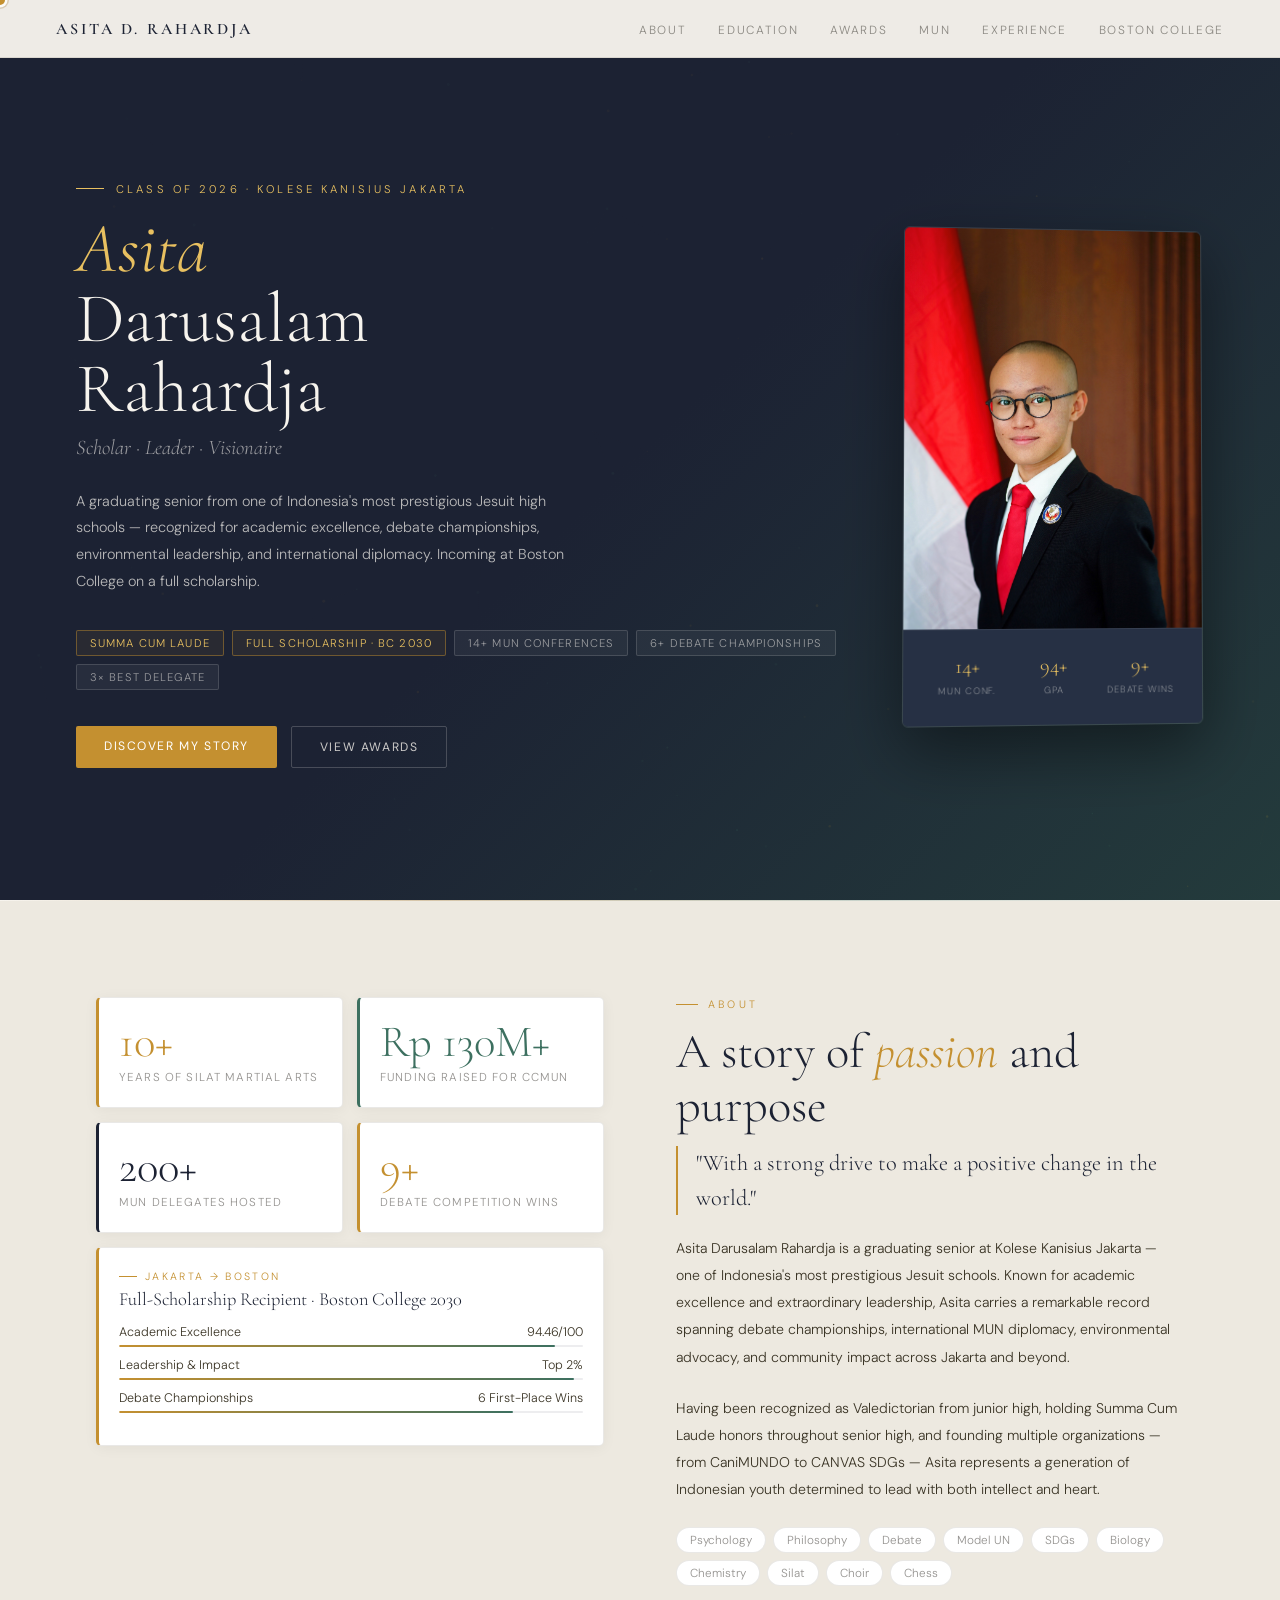
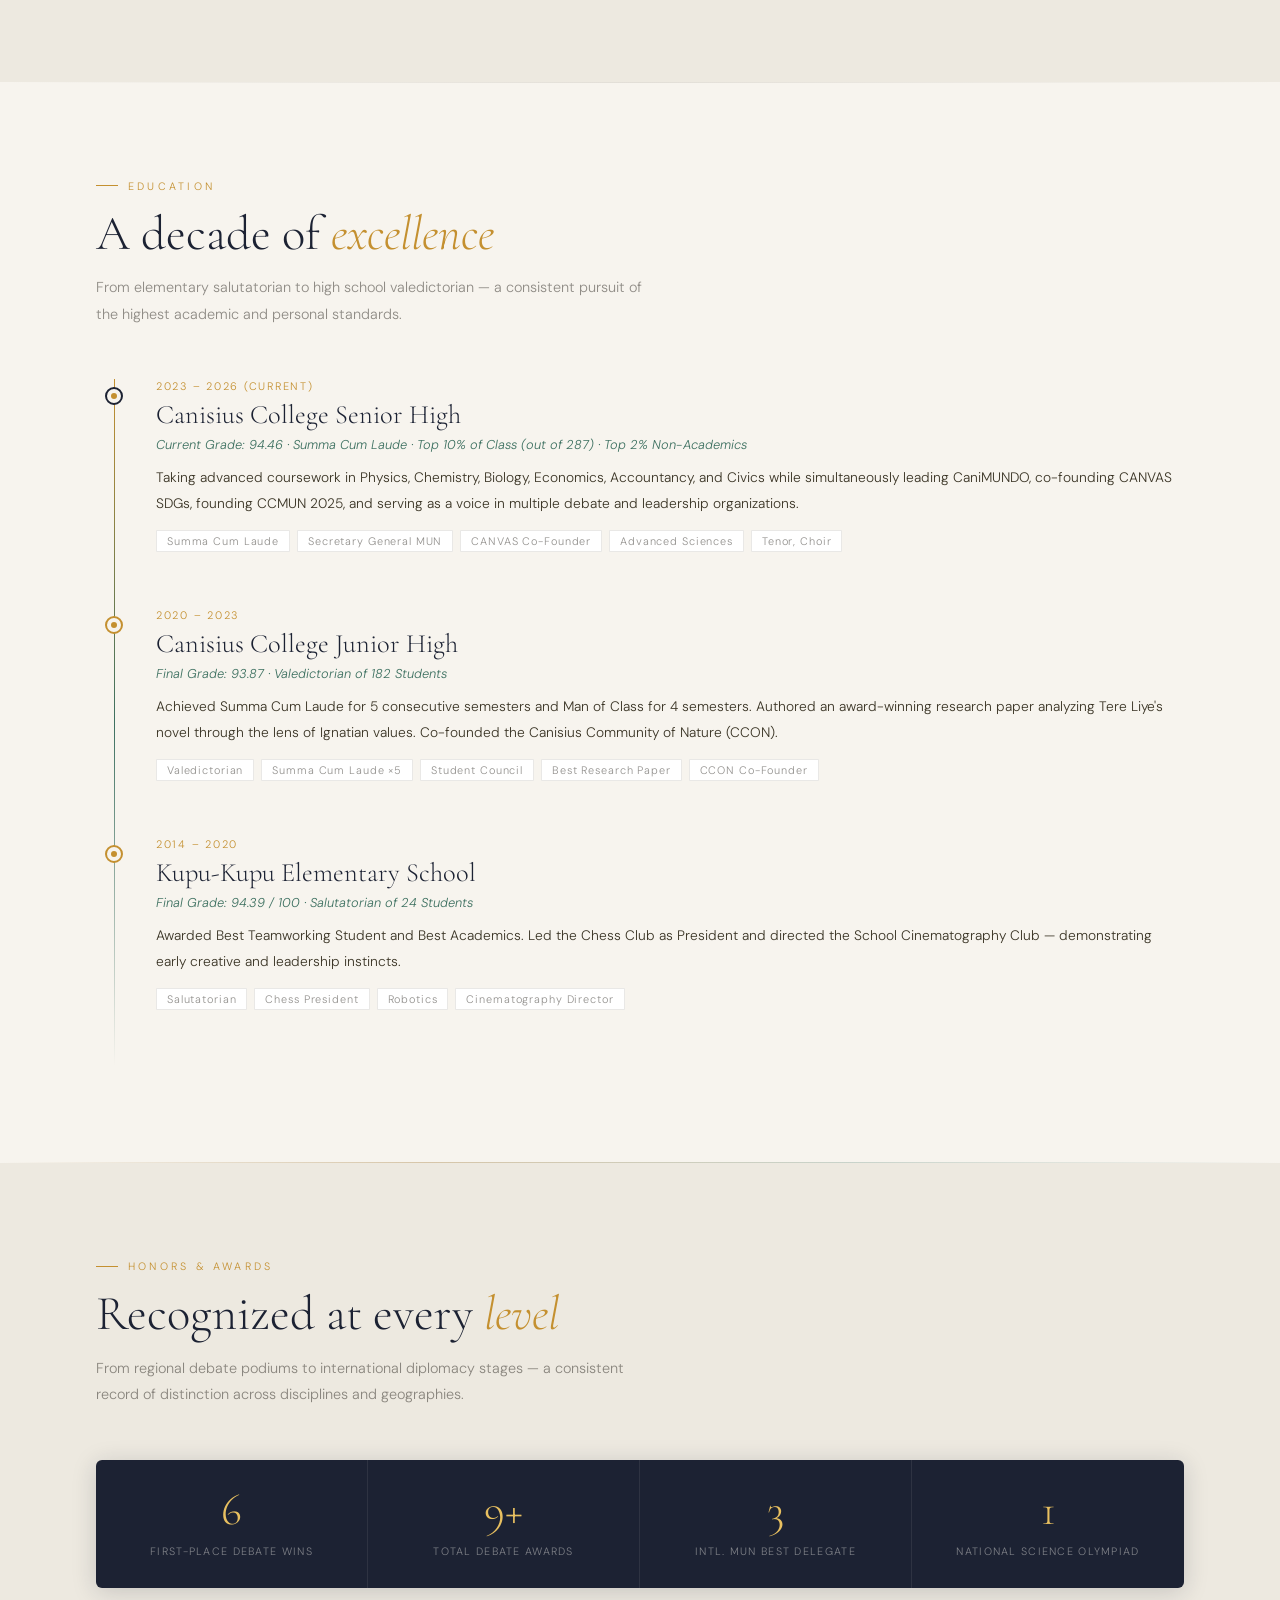
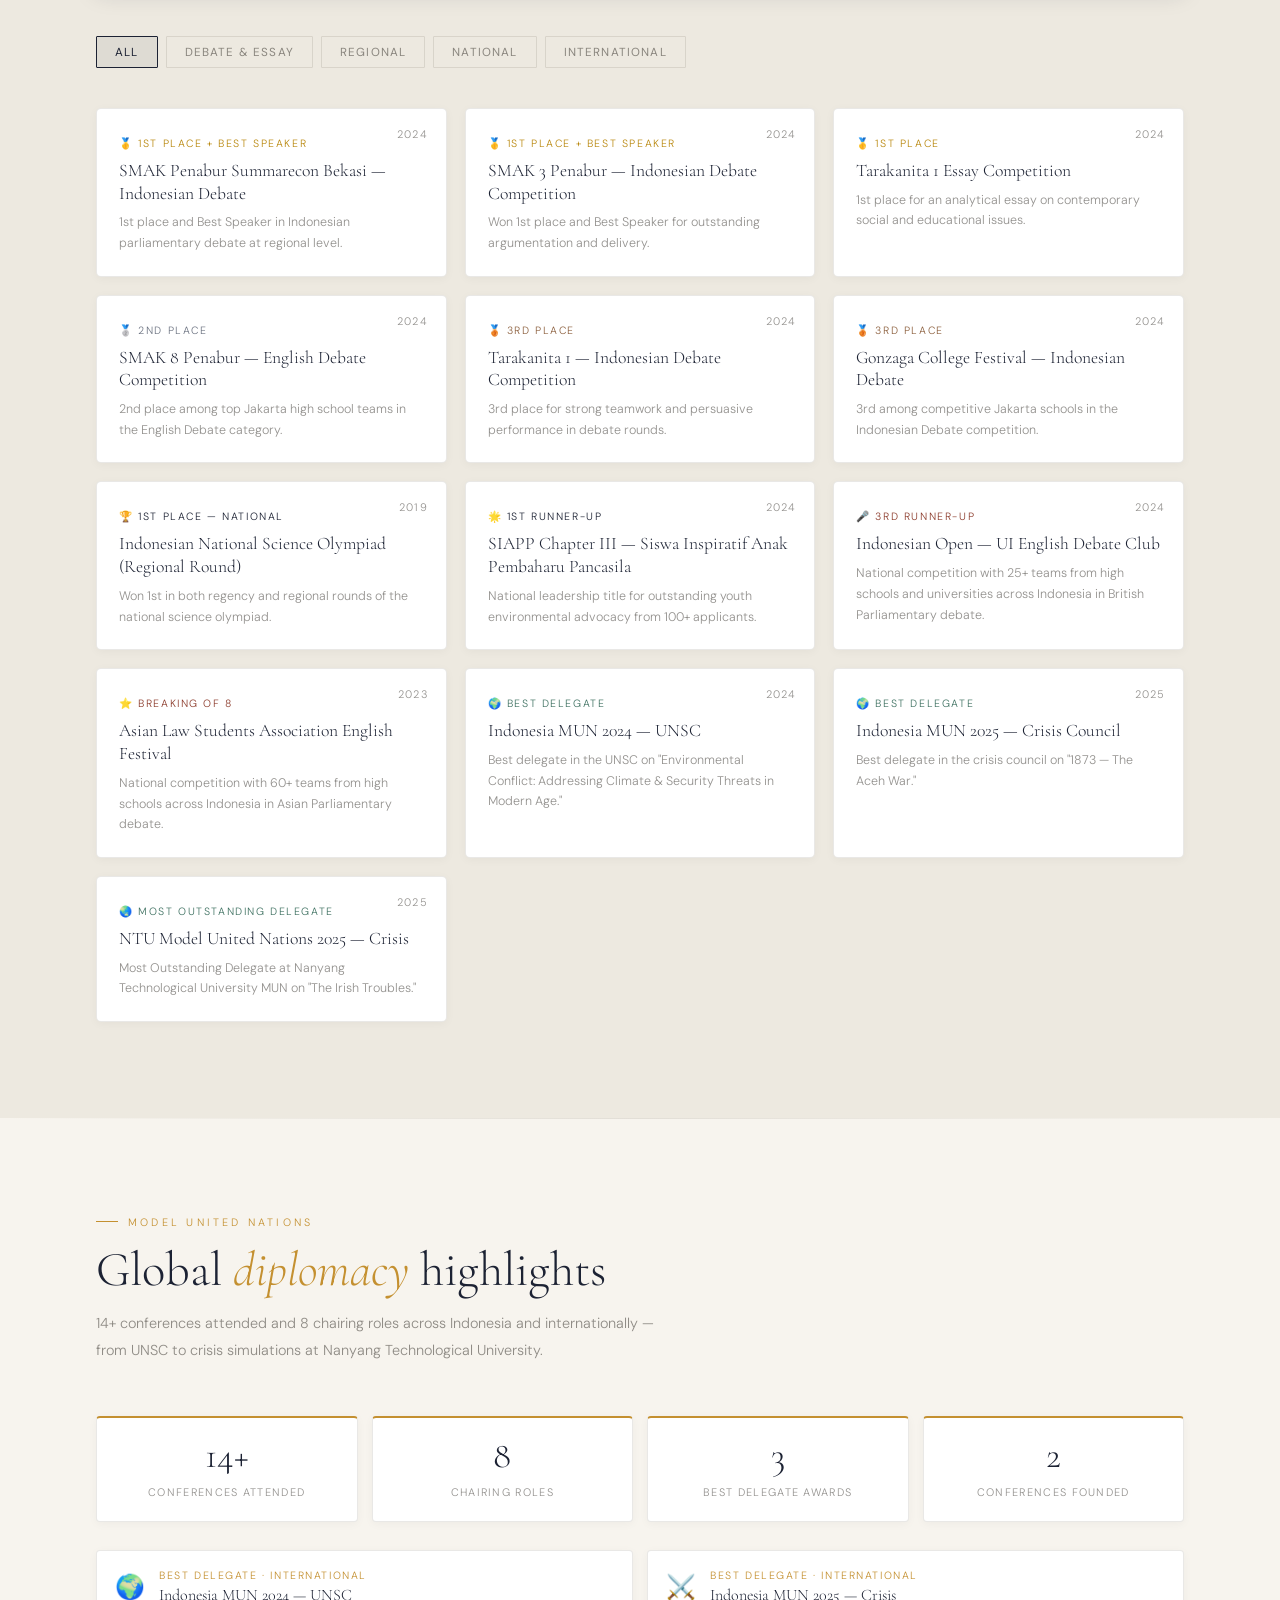
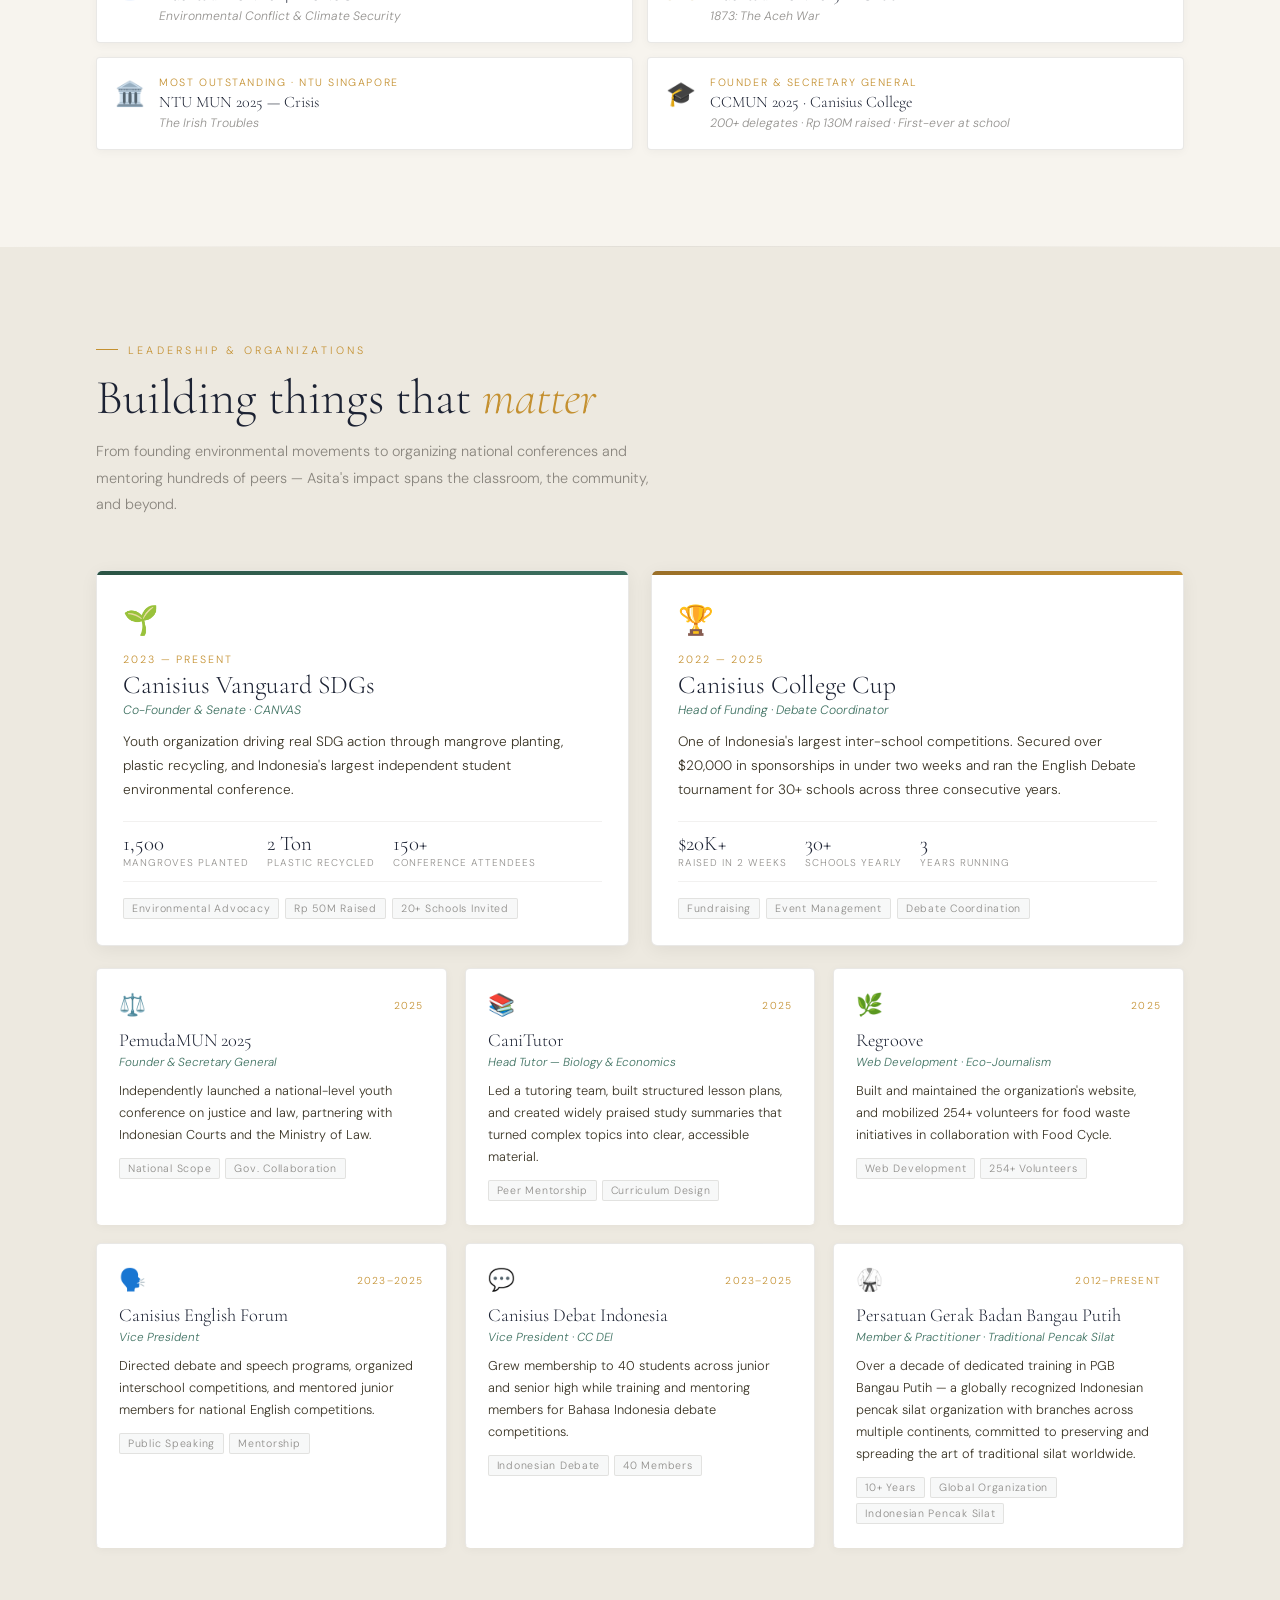
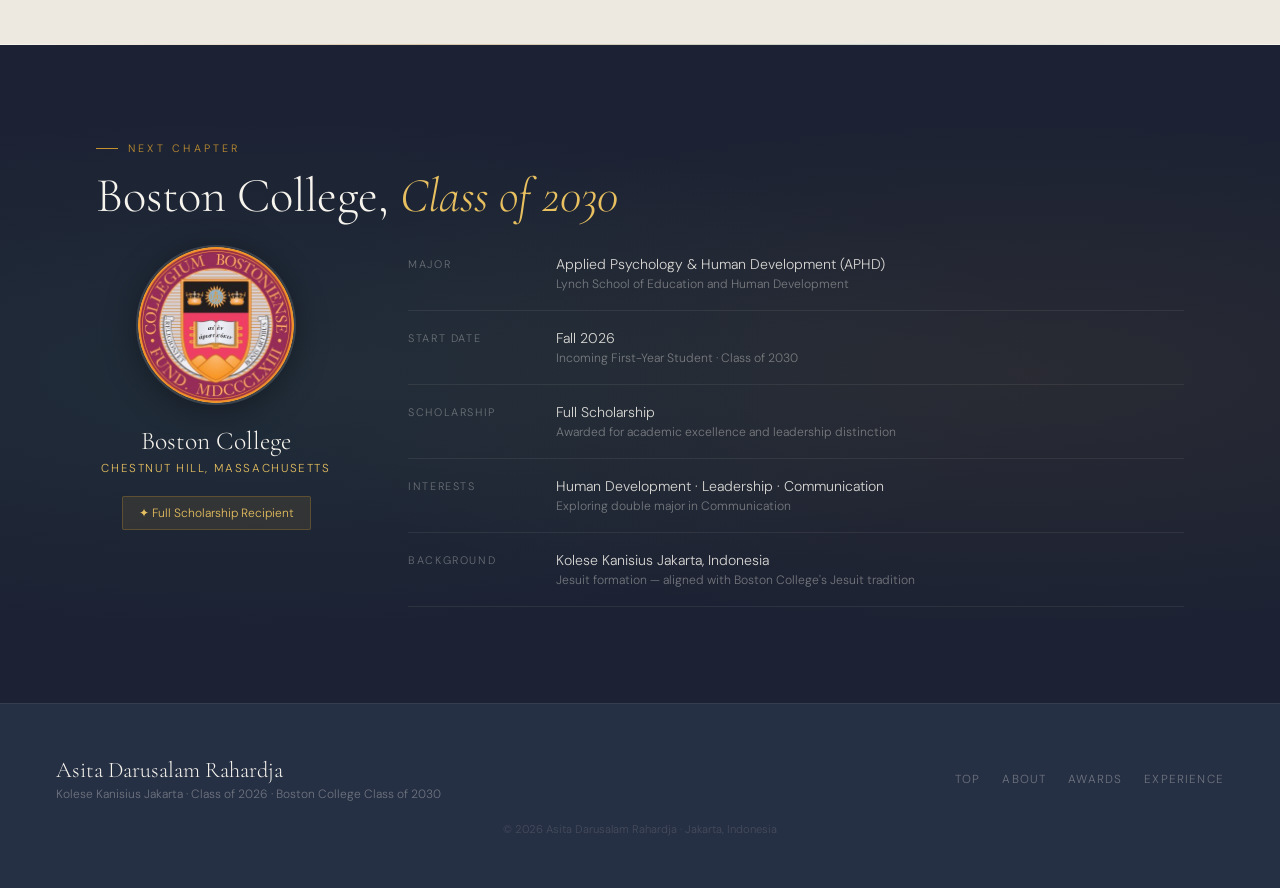
==== index.html @ 266d3d4c "change name" ====
<!DOCTYPE html>
<html lang="en">
<head>
<meta charset="UTF-8">
<meta name="viewport" content="width=device-width, initial-scale=1.0">
<title>Asita Darusalam Rahardja</title>
<link href="https://fonts.googleapis.com/css2?family=Cormorant+Garamond:ital,wght@0,300;0,400;0,600;0,700;1,300;1,400&family=DM+Sans:ital,opsz,wght@0,9..40,300;0,9..40,400;0,9..40,500;1,9..40,300&display=swap" rel="stylesheet">
<style>
/* ══════════════════════════════════════
   RICH ELEGANT PALETTE — 25–50 y/o audience
   Deep navy · Warm gold · Ivory · Forest green
══════════════════════════════════════ */
:root {
  --bg:       #f7f4ee;
  --bg2:      #ede9e0;
  --bg3:      #1c2233;
  --card:     #ffffff;
  --border:   rgba(40,30,10,0.10);
  --border2:  rgba(40,30,10,0.06);
  --navy:     #1c2233;
  --navy2:    #263044;
  --gold:     #9a6f28;
  --gold2:    #c49030;
  --gold3:    #e8c060;
  --ivory:    #f7f4ee;
  --forest:   #2b5445;
  --forest2:  #3d7060;
  --text:     #1e1a12;
  --text2:    #3a3425;
  --muted:    rgba(30,26,18,0.48);
  --red:      #8b3a2a;
  --white:    #ffffff;
}

*,*::before,*::after{margin:0;padding:0;box-sizing:border-box;}
html{scroll-behavior:smooth;}
body{
  background:var(--bg);
  color:var(--text);
  font-family:'DM Sans',sans-serif;
  font-weight:300;
  overflow-x:hidden;
  cursor:none;
}

/* ── CURSOR ── */
.cursor{position:fixed;top:0;left:0;z-index:9999;pointer-events:none;}
.cursor-dot{
  width:10px;height:10px;
  background:var(--gold2);
  border-radius:50%;
  transform:translate(-50%,-50%);
  transition:width .2s,height .2s;
  box-shadow:0 0 0 2.5px rgba(255,255,255,0.9),0 0 0 4px rgba(154,111,40,0.25);
}
.cursor-ring{
  width:38px;height:38px;
  border:1.5px solid rgba(154,111,40,0.55);
  border-radius:50%;
  transform:translate(-50%,-50%);
  transition:all .12s ease;
  position:fixed;top:0;left:0;
  background:rgba(154,111,40,0.04);
}
::-webkit-scrollbar{width:3px;}
::-webkit-scrollbar-track{background:var(--bg2);}
::-webkit-scrollbar-thumb{background:var(--gold2);border-radius:2px;}

/* ── SCROLL PROGRESS ── */
#scroll-progress{
  position:fixed;top:0;left:0;height:3px;z-index:200;
  background:linear-gradient(to right,var(--gold),var(--forest2));width:0;
}

/* ── NAV ── */
nav{
  position:fixed;top:0;left:0;right:0;z-index:100;
  display:flex;justify-content:space-between;align-items:center;
  padding:18px 56px;
  background:rgba(247,244,238,0.96);
  backdrop-filter:blur(16px);
  border-bottom:1px solid var(--border);
  transition:padding .3s,box-shadow .3s;
}
nav.scrolled{padding:12px 56px;box-shadow:0 2px 20px rgba(28,34,51,0.08);}
.nav-logo{
  font-family:'Cormorant Garamond',serif;font-size:1rem;
  letter-spacing:.18em;color:var(--navy);text-decoration:none;
  text-transform:uppercase;font-weight:600;
}
.nav-links{display:flex;gap:32px;list-style:none;}
.nav-links a{
  font-size:.74rem;letter-spacing:.14em;text-transform:uppercase;
  color:var(--muted);text-decoration:none;transition:color .2s;position:relative;
}
.nav-links a::after{
  content:'';position:absolute;bottom:-3px;left:0;right:0;height:1.5px;
  background:var(--gold2);transform:scaleX(0);transition:transform .3s;
}
.nav-links a:hover{color:var(--navy);}
.nav-links a:hover::after{transform:scaleX(1);}
.hamburger{
  display:none;flex-direction:column;gap:5px;cursor:pointer;
  background:none;border:none;padding:4px;
}
.hamburger span{width:24px;height:1.5px;background:var(--navy);transition:all .3s;display:block;}
.mobile-menu{
  display:none;position:fixed;top:0;left:0;right:0;bottom:0;
  background:rgba(247,244,238,0.98);z-index:99;
  flex-direction:column;align-items:center;justify-content:center;gap:36px;
}
.mobile-menu.open{display:flex;}
.mobile-menu a{
  font-family:'Cormorant Garamond',serif;font-size:2.2rem;
  color:var(--navy);text-decoration:none;letter-spacing:.05em;
}
.mm-close{
  position:absolute;top:24px;right:24px;
  background:none;border:none;font-size:1.8rem;
  color:var(--navy);cursor:pointer;line-height:1;
}

/* ── HERO ── */
#hero{
  min-height:100vh;display:flex;align-items:center;
  position:relative;overflow:hidden;
  background:var(--navy);
}
.hero-canvas{position:absolute;inset:0;z-index:0;}
.hero-overlay{
  position:absolute;inset:0;z-index:1;
  background:linear-gradient(135deg,rgba(28,34,51,0.95) 0%,rgba(28,34,51,0.75) 50%,rgba(43,84,69,0.5) 100%);
}
.hero-content{
  position:relative;z-index:2;
  max-width:1240px;width:100%;margin:0 auto;
  padding:130px 56px 80px;
  display:grid;grid-template-columns:1fr auto;gap:64px;align-items:center;
}
.hero-eyebrow{
  font-size:.7rem;letter-spacing:.28em;text-transform:uppercase;
  color:var(--gold3);margin-bottom:18px;
  display:flex;align-items:center;gap:12px;
}
.hero-eyebrow::before{content:'';width:28px;height:1px;background:var(--gold3);}
.hero-name{
  font-family:'Cormorant Garamond',serif;
  font-size:clamp(2.8rem,5.5vw,5.2rem);
  font-weight:300;line-height:1.0;color:#f7f4ee;margin-bottom:10px;
}
.hero-name em{font-style:italic;color:var(--gold3);}
.hero-tagline{
  font-family:'Cormorant Garamond',serif;
  font-size:clamp(.95rem,1.8vw,1.3rem);
  color:rgba(247,244,238,0.6);margin-bottom:28px;font-style:italic;
}
.hero-desc{
  font-size:.9rem;line-height:1.85;
  color:rgba(247,244,238,0.72);max-width:520px;margin-bottom:36px;
}
.hero-badges{display:flex;flex-wrap:wrap;gap:8px;margin-bottom:36px;}
.badge{
  padding:5px 13px;border:1px solid rgba(247,244,238,0.15);
  border-radius:2px;font-size:.7rem;letter-spacing:.1em;
  text-transform:uppercase;color:rgba(247,244,238,0.55);
  background:rgba(247,244,238,0.05);
}
.badge.gold{border-color:rgba(196,144,48,0.45);color:var(--gold3);background:rgba(196,144,48,0.08);}
.hero-cta{display:flex;gap:14px;flex-wrap:wrap;}
.btn{
  padding:12px 28px;font-size:.76rem;letter-spacing:.13em;
  text-transform:uppercase;text-decoration:none;cursor:pointer;
  border:none;transition:all .28s;border-radius:2px;
  font-family:'DM Sans',sans-serif;font-weight:400;
}
.btn-primary{background:var(--gold2);color:#fff;}
.btn-primary:hover{background:var(--gold3);color:var(--navy);transform:translateY(-2px);box-shadow:0 6px 20px rgba(154,111,40,0.35);}
.btn-outline{background:transparent;color:rgba(247,244,238,0.8);border:1px solid rgba(247,244,238,0.2);}
.btn-outline:hover{border-color:var(--gold3);color:var(--gold3);}

/* ── HERO PHOTO CARD ── */
.hero-photo-wrap{
  perspective:1200px;
  flex-shrink:0;
}
.hero-photo-card{
  width:300px;
  border-radius:6px;overflow:hidden;
  border:1px solid rgba(247,244,238,0.12);
  box-shadow:0 24px 64px rgba(0,0,0,0.45);
  transform-style:preserve-3d;
  transition:transform .1s ease;
  position:relative;
}
.hero-photo-card img{
  width:100%;height:400px;object-fit:cover;object-position:top center;display:block;
}
.hero-photo-footer{
  padding:18px 20px;
  background:rgba(28,34,51,0.92);
  border-top:1px solid rgba(247,244,238,0.08);
  display:grid;grid-template-columns:1fr 1fr 1fr;gap:1px;
  background:var(--navy2);
}
.hpf-stat{text-align:center;padding:8px 4px;}
.hpf-num{
  font-family:'Cormorant Garamond',serif;font-size:1.3rem;
  color:var(--gold3);display:block;line-height:1;
}
.hpf-lbl{font-size:.58rem;letter-spacing:.1em;text-transform:uppercase;color:rgba(247,244,238,0.45);}
.hero-photo-shine{
  position:absolute;inset:0;border-radius:6px;
  background:radial-gradient(circle at 50% 0%,rgba(196,144,48,0.1) 0%,transparent 60%);
  pointer-events:none;transition:all .1s;
}

/* ── SECTION COMMONS ── */
section{position:relative;}
.section-inner{max-width:1200px;margin:0 auto;padding:96px 56px;}
.section-label{
  font-size:.67rem;letter-spacing:.3em;text-transform:uppercase;
  color:var(--gold2);margin-bottom:14px;
  display:flex;align-items:center;gap:10px;
}
.section-label::before{content:'';width:22px;height:1px;background:var(--gold2);}
.section-title{
  font-family:'Cormorant Garamond',serif;
  font-size:clamp(1.9rem,3.8vw,3.3rem);
  font-weight:300;color:var(--navy);margin-bottom:14px;line-height:1.1;
}
.section-title em{font-style:italic;color:var(--gold2);}
.section-title.light{color:#f7f4ee;}
.section-title.light em{color:var(--gold3);}
.section-desc{font-size:.9rem;color:var(--muted);line-height:1.85;max-width:560px;margin-bottom:52px;}
.divider{width:100%;height:1px;background:linear-gradient(to right,transparent,var(--border),transparent);}
.glow-line{height:1px;width:100%;background:linear-gradient(to right,transparent,rgba(154,111,40,0.35),rgba(61,112,96,0.25),transparent);}

/* ── ABOUT ── */
#about{background:var(--bg2);}
.about-grid{display:grid;grid-template-columns:1fr 1fr;gap:72px;align-items:start;}
.about-stats-grid{display:grid;grid-template-columns:1fr 1fr;gap:14px;}
.asg-card{
  border-radius:5px;padding:22px 20px;
  border:1px solid var(--border);
  background:var(--card);
  box-shadow:0 2px 14px rgba(0,0,0,0.05);
}
.asg-gold{border-left:3px solid var(--gold2);}
.asg-green{border-left:3px solid var(--forest2);}
.asg-navy{border-left:3px solid var(--navy);}
.asg-wide{grid-column:1/-1;border-left:3px solid var(--gold2);}
.asg-num{
  font-family:'Cormorant Garamond',serif;
  font-size:2.8rem;font-weight:300;color:var(--gold2);
  line-height:1;margin-bottom:5px;
}
.asg-green .asg-num{color:var(--forest2);}
.asg-navy .asg-num{color:var(--navy);}
.asg-lbl{font-size:.72rem;letter-spacing:.1em;text-transform:uppercase;color:var(--muted);}
.asg-route{
  font-size:.66rem;letter-spacing:.22em;text-transform:uppercase;
  color:var(--gold2);margin-bottom:5px;
  display:flex;align-items:center;gap:8px;
}
.asg-route::before{content:'';width:18px;height:1px;background:var(--gold2);}
.asg-scholarship{
  font-family:'Cormorant Garamond',serif;font-size:1.15rem;
  color:var(--navy);margin-bottom:14px;
}
.progress-bar-wrap{margin-bottom:10px;}
.progress-label{display:flex;justify-content:space-between;font-size:.78rem;margin-bottom:5px;color:var(--text2);}
.progress-track{height:2px;background:rgba(28,34,51,0.08);border-radius:1px;overflow:hidden;}
.progress-fill{height:100%;background:linear-gradient(to right,var(--gold2),var(--forest2));width:0;transition:width 1s ease .3s;border-radius:1px;}
.about-text{}
.about-intro{
  font-family:'Cormorant Garamond',serif;font-size:1.4rem;
  color:var(--navy);line-height:1.55;margin-bottom:20px;font-weight:300;
  border-left:2px solid var(--gold2);padding-left:18px;
}
.about-body{font-size:.88rem;line-height:1.92;color:var(--text2);margin-bottom:24px;}
.about-pills{display:flex;flex-wrap:wrap;gap:7px;}
.pill{
  padding:4px 13px;border-radius:20px;font-size:.73rem;
  border:1px solid var(--border);color:var(--muted);
  transition:all .2s;background:var(--card);
}
.pill:hover{border-color:var(--gold2);color:var(--gold2);background:rgba(154,111,40,0.04);}

/* ── AWARDS STAT BANNER ── */
.awards-stat-banner{
  display:grid;grid-template-columns:repeat(4,1fr);gap:0;
  background:var(--navy);border-radius:6px;overflow:hidden;
  margin-bottom:48px;
  box-shadow:0 4px 24px rgba(28,34,51,0.18);
}
.asb-item{
  padding:28px 20px;text-align:center;
  border-right:1px solid rgba(247,244,238,0.08);
  position:relative;
}
.asb-item:last-child{border-right:none;}
.asb-num{
  font-family:'Cormorant Garamond',serif;font-size:2.8rem;
  color:var(--gold3);display:block;line-height:1;margin-bottom:6px;
}
.asb-lbl{font-size:.67rem;letter-spacing:.12em;text-transform:uppercase;color:rgba(247,244,238,0.45);}

/* ── EDUCATION ── */
#education{background:var(--bg);}
.edu-timeline{position:relative;}
.edu-timeline::before{
  content:'';position:absolute;left:18px;top:0;bottom:0;width:1px;
  background:linear-gradient(to bottom,var(--gold2),var(--forest2),transparent);
}
.edu-item{
  padding:0 0 56px 60px;position:relative;
  opacity:0;transform:translateX(-16px);transition:all .6s ease;
}
.edu-item.visible{opacity:1;transform:translateX(0);}
.edu-dot{
  position:absolute;left:9px;top:8px;
  width:18px;height:18px;border-radius:50%;
  background:var(--bg);border:2px solid var(--gold2);
  display:flex;align-items:center;justify-content:center;
}
.edu-dot::after{content:'';width:6px;height:6px;border-radius:50%;background:var(--gold2);}
.edu-period{font-size:.68rem;letter-spacing:.16em;text-transform:uppercase;color:var(--gold2);margin-bottom:6px;}
.edu-school{font-family:'Cormorant Garamond',serif;font-size:1.65rem;color:var(--navy);margin-bottom:5px;}
.edu-detail{font-size:.8rem;color:var(--forest2);margin-bottom:12px;font-style:italic;}
.edu-desc{font-size:.86rem;line-height:1.85;color:var(--text2);margin-bottom:14px;}
.edu-tags{display:flex;flex-wrap:wrap;gap:7px;}
.edu-tag{
  padding:3px 10px;font-size:.68rem;letter-spacing:.08em;
  border:1px solid var(--border);color:var(--muted);border-radius:1px;background:var(--card);
}

/* ── AWARDS ── */
#awards{background:var(--bg2);}
.awards-filter{display:flex;gap:8px;flex-wrap:wrap;margin-bottom:40px;}
.filter-btn{
  padding:7px 18px;font-size:.73rem;letter-spacing:.1em;
  text-transform:uppercase;background:transparent;cursor:pointer;
  border:1px solid var(--border);color:var(--muted);border-radius:1px;
  transition:all .2s;font-family:'DM Sans',sans-serif;
}
.filter-btn.active,.filter-btn:hover{
  background:rgba(28,34,51,0.07);border-color:var(--navy);color:var(--navy);
}
.awards-grid{display:grid;grid-template-columns:repeat(auto-fill,minmax(300px,1fr));gap:18px;}
.award-card{
  background:var(--card);border:1px solid var(--border);border-radius:5px;
  padding:22px;cursor:pointer;transition:all .28s ease;
  position:relative;overflow:hidden;
  box-shadow:0 2px 10px rgba(0,0,0,0.04);
}
.award-card::before{
  content:'';position:absolute;top:0;left:0;right:0;height:2.5px;
  transform:scaleX(0);transition:transform .3s;
}
.award-card[data-cat="regional"]::before{background:linear-gradient(to right,var(--gold2),var(--gold3));}
.award-card[data-cat="national"]::before{background:linear-gradient(to right,var(--navy),var(--forest2));}
.award-card[data-cat="international"]::before{background:linear-gradient(to right,var(--forest),var(--forest2));}
.award-card[data-cat="debate"]::before{background:linear-gradient(to right,var(--red),#c05040);}
.award-card:hover::before{transform:scaleX(1);}
.award-card:hover{border-color:rgba(28,34,51,0.2);transform:translateY(-3px);box-shadow:0 8px 28px rgba(0,0,0,0.08);}
.award-rank{display:inline-flex;align-items:center;gap:5px;font-size:.66rem;letter-spacing:.15em;text-transform:uppercase;margin-bottom:10px;}
.rank-1{color:#b8860b;} .rank-2{color:#6b7280;} .rank-3{color:#8b5e3c;}
.rank-intl{color:var(--forest2);} .rank-nat{color:var(--navy);} .rank-debate{color:var(--red);}
.award-title{font-family:'Cormorant Garamond',serif;font-size:1.1rem;color:var(--navy);margin-bottom:7px;line-height:1.3;}
.award-desc{font-size:.78rem;color:var(--muted);line-height:1.65;}
.award-year{position:absolute;top:18px;right:18px;font-size:.68rem;color:var(--muted);letter-spacing:.1em;}

/* ── MUN COMPACT ── */
#mun{background:var(--bg);}
.mun-stat-row{display:grid;grid-template-columns:repeat(4,1fr);gap:14px;margin-bottom:28px;}
.mun-stat-box{
  background:var(--card);border:1px solid var(--border);border-radius:4px;
  padding:20px 16px;text-align:center;
  box-shadow:0 2px 10px rgba(0,0,0,0.04);
  border-top:2px solid var(--gold2);
}
.mun-stat-num{display:block;font-family:'Cormorant Garamond',serif;font-size:2.3rem;color:var(--navy);line-height:1;margin-bottom:5px;}
.mun-stat-lbl{font-size:.68rem;letter-spacing:.12em;text-transform:uppercase;color:var(--muted);}
.mun-highlights-grid{display:grid;grid-template-columns:repeat(2,1fr);gap:14px;}
.mun-hl-card{
  display:flex;align-items:flex-start;gap:14px;
  background:var(--card);border:1px solid var(--border);border-radius:4px;
  padding:18px;cursor:pointer;transition:all .25s;
  box-shadow:0 2px 10px rgba(0,0,0,0.04);
}
.mun-hl-card:hover{border-color:rgba(28,34,51,0.25);transform:translateY(-3px);box-shadow:0 8px 24px rgba(0,0,0,0.08);}
.mun-hl-icon{font-size:1.5rem;flex-shrink:0;margin-top:2px;}
.mun-hl-award{font-size:.66rem;letter-spacing:.15em;text-transform:uppercase;color:var(--gold2);margin-bottom:3px;}
.mun-hl-name{font-family:'Cormorant Garamond',serif;font-size:1rem;color:var(--navy);margin-bottom:3px;}
.mun-hl-topic{font-size:.76rem;color:var(--muted);font-style:italic;}

/* ── EXPERIENCE ── */
#experience{background:var(--bg2);}
.exp-featured-grid{display:grid;grid-template-columns:1fr 1fr;gap:22px;margin-bottom:22px;}
.exp-feat-card{
  border-radius:6px;overflow:hidden;position:relative;
  background:var(--card);border:1px solid var(--border);
  box-shadow:0 4px 18px rgba(0,0,0,0.06);cursor:pointer;
  transition:all .3s;display:flex;flex-direction:column;
}
.exp-feat-card:hover{transform:translateY(-4px);box-shadow:0 14px 40px rgba(0,0,0,0.1);}
.exp-feat-accent{height:4px;width:100%;flex-shrink:0;}
.exp-feat-content{padding:26px;flex:1;}
.exp-feat-icon{font-size:1.8rem;margin-bottom:14px;display:block;}
.exp-feat-period{font-size:.66rem;letter-spacing:.18em;text-transform:uppercase;color:var(--gold2);margin-bottom:5px;}
.exp-feat-title{font-family:'Cormorant Garamond',serif;font-size:1.6rem;color:var(--navy);margin-bottom:3px;line-height:1.1;}
.exp-feat-org{font-size:.76rem;color:var(--forest2);margin-bottom:12px;font-style:italic;}
.exp-feat-desc{font-size:.85rem;line-height:1.78;color:var(--text2);margin-bottom:18px;}
.exp-feat-metrics{
  display:flex;gap:18px;margin-bottom:16px;
  padding:12px 0;border-top:1px solid var(--border2);border-bottom:1px solid var(--border2);
}
.metric{display:flex;flex-direction:column;}
.metric-num{font-family:'Cormorant Garamond',serif;font-size:1.3rem;color:var(--navy);line-height:1;}
.metric-lbl{font-size:.62rem;letter-spacing:.1em;text-transform:uppercase;color:var(--muted);margin-top:2px;}
.exp-feat-tags{display:flex;flex-wrap:wrap;gap:6px;}
.exp-secondary-grid{display:grid;grid-template-columns:repeat(3,1fr);gap:18px;}
.exp-sec-card{
  background:var(--card);border:1px solid var(--border);border-radius:5px;
  padding:22px;transition:all .3s;
  box-shadow:0 2px 10px rgba(0,0,0,0.04);
  border-bottom:2px solid transparent;
}
.exp-sec-card:hover{border-color:var(--border);border-bottom-color:var(--gold2);transform:translateY(-3px);box-shadow:0 8px 26px rgba(0,0,0,0.08);}
.exp-sec-top{display:flex;justify-content:space-between;align-items:center;margin-bottom:10px;}
.exp-sec-icon{font-size:1.35rem;}
.exp-sec-period{font-size:.63rem;letter-spacing:.12em;text-transform:uppercase;color:var(--gold2);}
.exp-sec-title{font-family:'Cormorant Garamond',serif;font-size:1.15rem;color:var(--navy);margin-bottom:3px;}
.exp-sec-org{font-size:.73rem;color:var(--forest2);margin-bottom:10px;font-style:italic;}
.exp-sec-desc{font-size:.8rem;line-height:1.72;color:var(--text2);margin-bottom:12px;}
.exp-sec-tags{display:flex;flex-wrap:wrap;gap:5px;}
.exp-tag{
  font-size:.66rem;letter-spacing:.07em;
  padding:3px 8px;border:1px solid var(--border);color:var(--muted);
  border-radius:2px;background:rgba(28,34,51,0.03);
}

/* ── BOSTON ── */
#boston{
  background:var(--navy);
  position:relative;overflow:hidden;
}
#boston::before{
  content:'';position:absolute;inset:0;
  background:radial-gradient(ellipse at 20% 50%,rgba(61,112,96,0.14) 0%,transparent 55%),
             radial-gradient(ellipse at 80% 50%,rgba(196,144,48,0.08) 0%,transparent 55%);
}
.boston-inner{position:relative;z-index:2;}
.boston-grid{display:grid;grid-template-columns:240px 1fr;gap:72px;align-items:start;}
.bc-logo-area{text-align:center;padding-top:8px;}
.bc-emblem{
  width:160px;height:160px;margin:0 auto 20px;
  border-radius:50%;overflow:hidden;
  box-shadow:0 6px 32px rgba(0,0,0,0.35);
  border:2px solid rgba(247,244,238,0.12);
}
.bc-emblem img{width:100%;height:100%;object-fit:cover;}
.bc-name{font-family:'Cormorant Garamond',serif;font-size:1.6rem;color:#f7f4ee;margin-bottom:5px;}
.bc-sub{font-size:.72rem;letter-spacing:.14em;text-transform:uppercase;color:var(--gold3);}
.scholarship-badge{
  display:inline-flex;align-items:center;gap:7px;
  padding:8px 16px;background:rgba(196,144,48,0.12);
  border:1px solid rgba(196,144,48,0.3);border-radius:2px;
  font-size:.75rem;color:var(--gold3);margin-top:20px;
}
.boston-details{}
.bc-detail-item{
  padding:18px 0;border-bottom:1px solid rgba(247,244,238,0.07);
  display:grid;grid-template-columns:130px 1fr;gap:18px;align-items:start;
}
.bc-detail-label{font-size:.68rem;letter-spacing:.15em;text-transform:uppercase;color:rgba(247,244,238,0.35);padding-top:2px;}
.bc-detail-value{font-size:.88rem;color:rgba(247,244,238,0.85);}
.bc-detail-value small{display:block;font-size:.76rem;color:rgba(247,244,238,0.4);margin-top:3px;}

/* ── MODAL ── */
.modal-overlay{
  position:fixed;inset:0;z-index:1000;
  background:rgba(20,16,8,0.65);backdrop-filter:blur(8px);
  display:none;align-items:center;justify-content:center;padding:20px;
}
.modal-overlay.open{display:flex;}
.modal{
  background:var(--card);border:1px solid var(--border);
  border-radius:6px;max-width:580px;width:100%;
  max-height:85vh;overflow-y:auto;
  position:relative;padding:36px;
  animation:modalIn .28s ease;
  box-shadow:0 24px 64px rgba(28,34,51,0.25);
}
@keyframes modalIn{from{opacity:0;transform:scale(.96) translateY(8px);}to{opacity:1;transform:scale(1) translateY(0);}}
.modal-close{
  position:absolute;top:14px;right:16px;background:none;border:none;
  color:var(--muted);font-size:1.3rem;cursor:pointer;transition:color .2s;line-height:1;
}
.modal-close:hover{color:var(--navy);}
.modal-label{font-size:.66rem;letter-spacing:.2em;text-transform:uppercase;color:var(--gold2);margin-bottom:10px;}
.modal-title{font-family:'Cormorant Garamond',serif;font-size:1.7rem;color:var(--navy);margin-bottom:18px;line-height:1.2;}
.modal-body{font-size:.86rem;line-height:1.82;color:var(--text2);}
.modal-body p{margin-bottom:10px;}
.modal-body ul{list-style:none;padding:0;}
.modal-body ul li{padding:6px 0 6px 16px;border-bottom:1px solid var(--border2);font-size:.83rem;position:relative;}
.modal-body ul li::before{content:'→';position:absolute;left:0;color:var(--gold2);font-size:.78rem;}

/* ── FOOTER ── */
footer{background:var(--navy2);padding:52px 56px;border-top:1px solid rgba(247,244,238,0.07);}
.footer-inner{max-width:1200px;margin:0 auto;display:flex;justify-content:space-between;align-items:center;flex-wrap:wrap;gap:20px;}
.footer-name{font-family:'Cormorant Garamond',serif;font-size:1.4rem;color:#f7f4ee;margin-bottom:3px;}
.footer-sub{font-size:.75rem;color:rgba(247,244,238,0.35);}
.footer-links{display:flex;gap:22px;flex-wrap:wrap;}
.footer-links a{font-size:.73rem;letter-spacing:.1em;text-transform:uppercase;color:rgba(247,244,238,0.35);text-decoration:none;transition:color .2s;}
.footer-links a:hover{color:var(--gold3);}
.footer-copy{width:100%;text-align:center;font-size:.7rem;color:rgba(247,244,238,0.15);margin-top:20px;}

/* ── ANIMATIONS ── */
.fade-in{opacity:0;transform:translateY(18px);transition:opacity .7s ease,transform .7s ease;}
.fade-in.visible{opacity:1;transform:translateY(0);}
.stagger-1{transition-delay:.08s;} .stagger-2{transition-delay:.18s;}
.stagger-3{transition-delay:.28s;} .stagger-4{transition-delay:.38s;}

/* ══════════════════════
   MOBILE-FIRST RESPONSIVE
══════════════════════ */
@media(max-width:1024px){
  nav{padding:16px 32px;} nav.scrolled{padding:12px 32px;}
  .section-inner{padding:80px 32px;}
  .hero-content{padding:110px 32px 70px;gap:40px;}
  .hero-photo-card{width:260px;}
  .hero-photo-card img{height:350px;}
  .about-grid{gap:48px;}
  .boston-grid{gap:40px;}
}
@media(max-width:768px){
  body{cursor:auto;}
  .cursor,.cursor-ring{display:none;}
  nav{padding:14px 20px;} nav.scrolled{padding:10px 20px;}
  .nav-links{display:none;}
  .hamburger{display:flex;}
  .section-inner{padding:64px 20px;}
  .hero-content{
    grid-template-columns:1fr;padding:100px 20px 60px;gap:40px;
    text-align:center;
  }
  .hero-eyebrow{justify-content:center;}
  .hero-badges{justify-content:center;}
  .hero-cta{justify-content:center;}
  .hero-photo-wrap{display:flex;justify-content:center;order:-1;}
  .hero-photo-card{width:240px;}
  .hero-photo-card img{height:300px;}
  .about-grid{grid-template-columns:1fr;}
  .about-stats-grid{grid-template-columns:1fr 1fr;}
  .awards-stat-banner{grid-template-columns:1fr 1fr;}
  .mun-stat-row{grid-template-columns:1fr 1fr;}
  .mun-highlights-grid{grid-template-columns:1fr;}
  .exp-featured-grid{grid-template-columns:1fr;}
  .exp-secondary-grid{grid-template-columns:1fr 1fr;}
  .boston-grid{grid-template-columns:1fr;}
  .bc-logo-area{display:none;}
  .bc-detail-item{grid-template-columns:110px 1fr;gap:12px;}
  footer{padding:40px 20px;}
  .footer-inner{flex-direction:column;align-items:flex-start;}
  .awards-grid{grid-template-columns:1fr;}
  .exp-feat-metrics{flex-wrap:wrap;gap:12px;}
}
@media(max-width:480px){
  .hero-photo-card{width:200px;}
  .hero-photo-card img{height:260px;}
  .about-stats-grid{grid-template-columns:1fr 1fr;}
  .awards-stat-banner{grid-template-columns:1fr 1fr;}
  .asb-item{padding:20px 12px;}
  .asb-num{font-size:2rem;}
  .mun-stat-row{grid-template-columns:1fr 1fr;}
  .exp-secondary-grid{grid-template-columns:1fr;}
  .hero-cta{flex-direction:column;align-items:center;}
  .btn{text-align:center;width:100%;max-width:240px;}
  .awards-grid{grid-template-columns:1fr;}
  .mun-highlights-grid{grid-template-columns:1fr;}
  .exp-feat-metrics{flex-wrap:wrap;}
}
</style>
</head>
<body>

<div id="scroll-progress"></div>
<div class="cursor"><div class="cursor-dot"></div></div>
<div class="cursor-ring" id="cursorRing"></div>

<!-- NAV -->
<nav id="navbar">
  <a href="#" class="nav-logo">Asita D. Rahardja</a>
  <ul class="nav-links">
    <li><a href="#about">About</a></li>
    <li><a href="#education">Education</a></li>
    <li><a href="#awards">Awards</a></li>
    <li><a href="#mun">MUN</a></li>
    <li><a href="#experience">Experience</a></li>
    <li><a href="#boston">Boston College</a></li>
  </ul>
  <button class="hamburger" id="hamburger" aria-label="Menu">
    <span></span><span></span><span></span>
  </button>
</nav>

<!-- MOBILE MENU -->
<div class="mobile-menu" id="mobileMenu">
  <button class="mm-close" id="mmClose">✕</button>
  <a href="#about" class="mm-link">About</a>
  <a href="#education" class="mm-link">Education</a>
  <a href="#awards" class="mm-link">Awards</a>
  <a href="#mun" class="mm-link">MUN</a>
  <a href="#experience" class="mm-link">Experience</a>
  <a href="#boston" class="mm-link">Boston College</a>
</div>

<!-- HERO -->
<section id="hero">
  <canvas class="hero-canvas" id="heroCanvas"></canvas>
  <div class="hero-overlay"></div>
  <div class="hero-content">
    <div class="hero-text">
      <div class="hero-eyebrow fade-in">Class of 2026 · Kolese Kanisius Jakarta</div>
      <h1 class="hero-name fade-in stagger-1"><em>Asita</em><br>Darusalam<br>Rahardja</h1>
      <p class="hero-tagline fade-in stagger-2">Scholar · Leader · Visionaire</p>
      <p class="hero-desc fade-in stagger-3">A graduating senior from one of Indonesia's most prestigious Jesuit high schools — recognized for academic excellence, debate championships, environmental leadership, and international diplomacy. Incoming at Boston College on a full scholarship.</p>
      <div class="hero-badges fade-in stagger-3">
        <span class="badge gold">Summa Cum Laude</span>
        <span class="badge gold">Full Scholarship · BC 2030</span>
        <span class="badge">14+ MUN Conferences</span>
        <span class="badge">6+ Debate Championships</span>
        <span class="badge">3× Best Delegate</span>
      </div>
      <div class="hero-cta fade-in stagger-4">
        <a href="#about" class="btn btn-primary">Discover My Story</a>
        <a href="#awards" class="btn btn-outline">View Awards</a>
      </div>
    </div>
    <div class="hero-photo-wrap fade-in stagger-2">
      <div class="hero-photo-card" id="photoCard">
        <img src="[data-uri]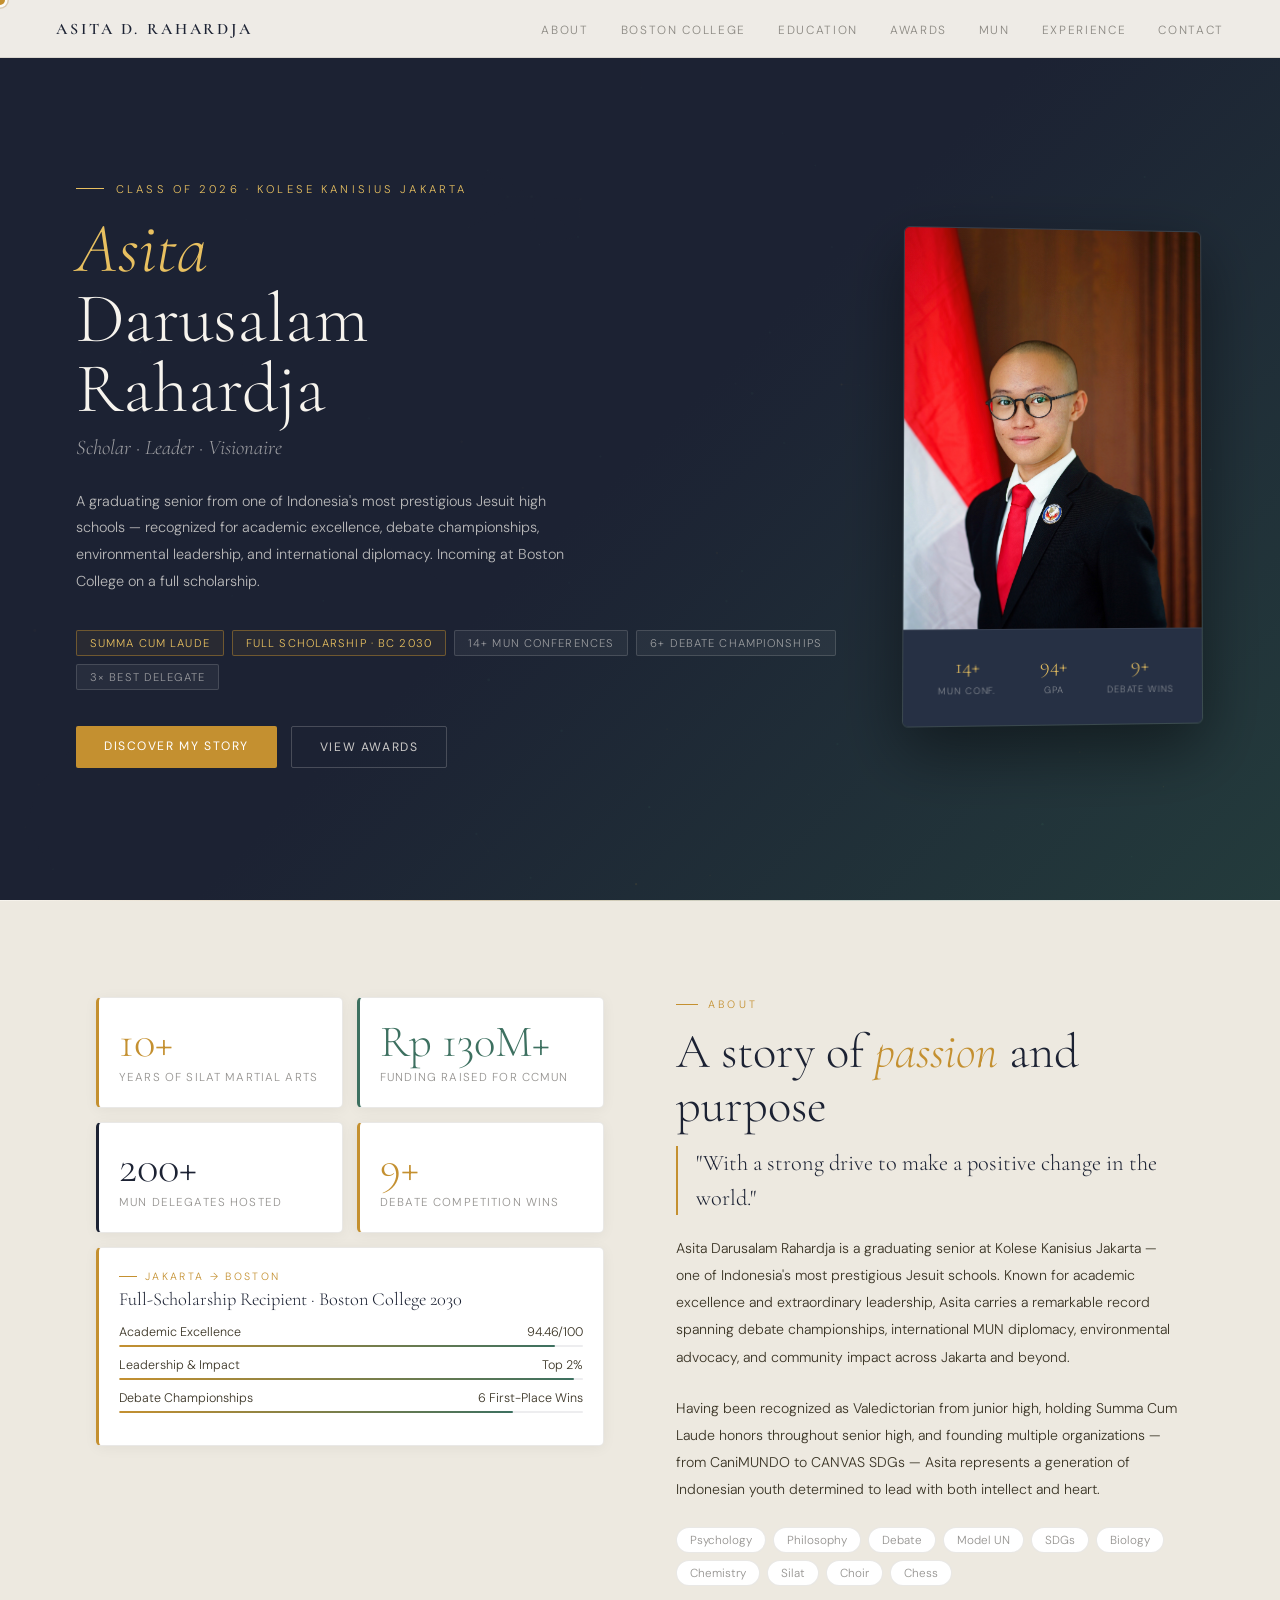
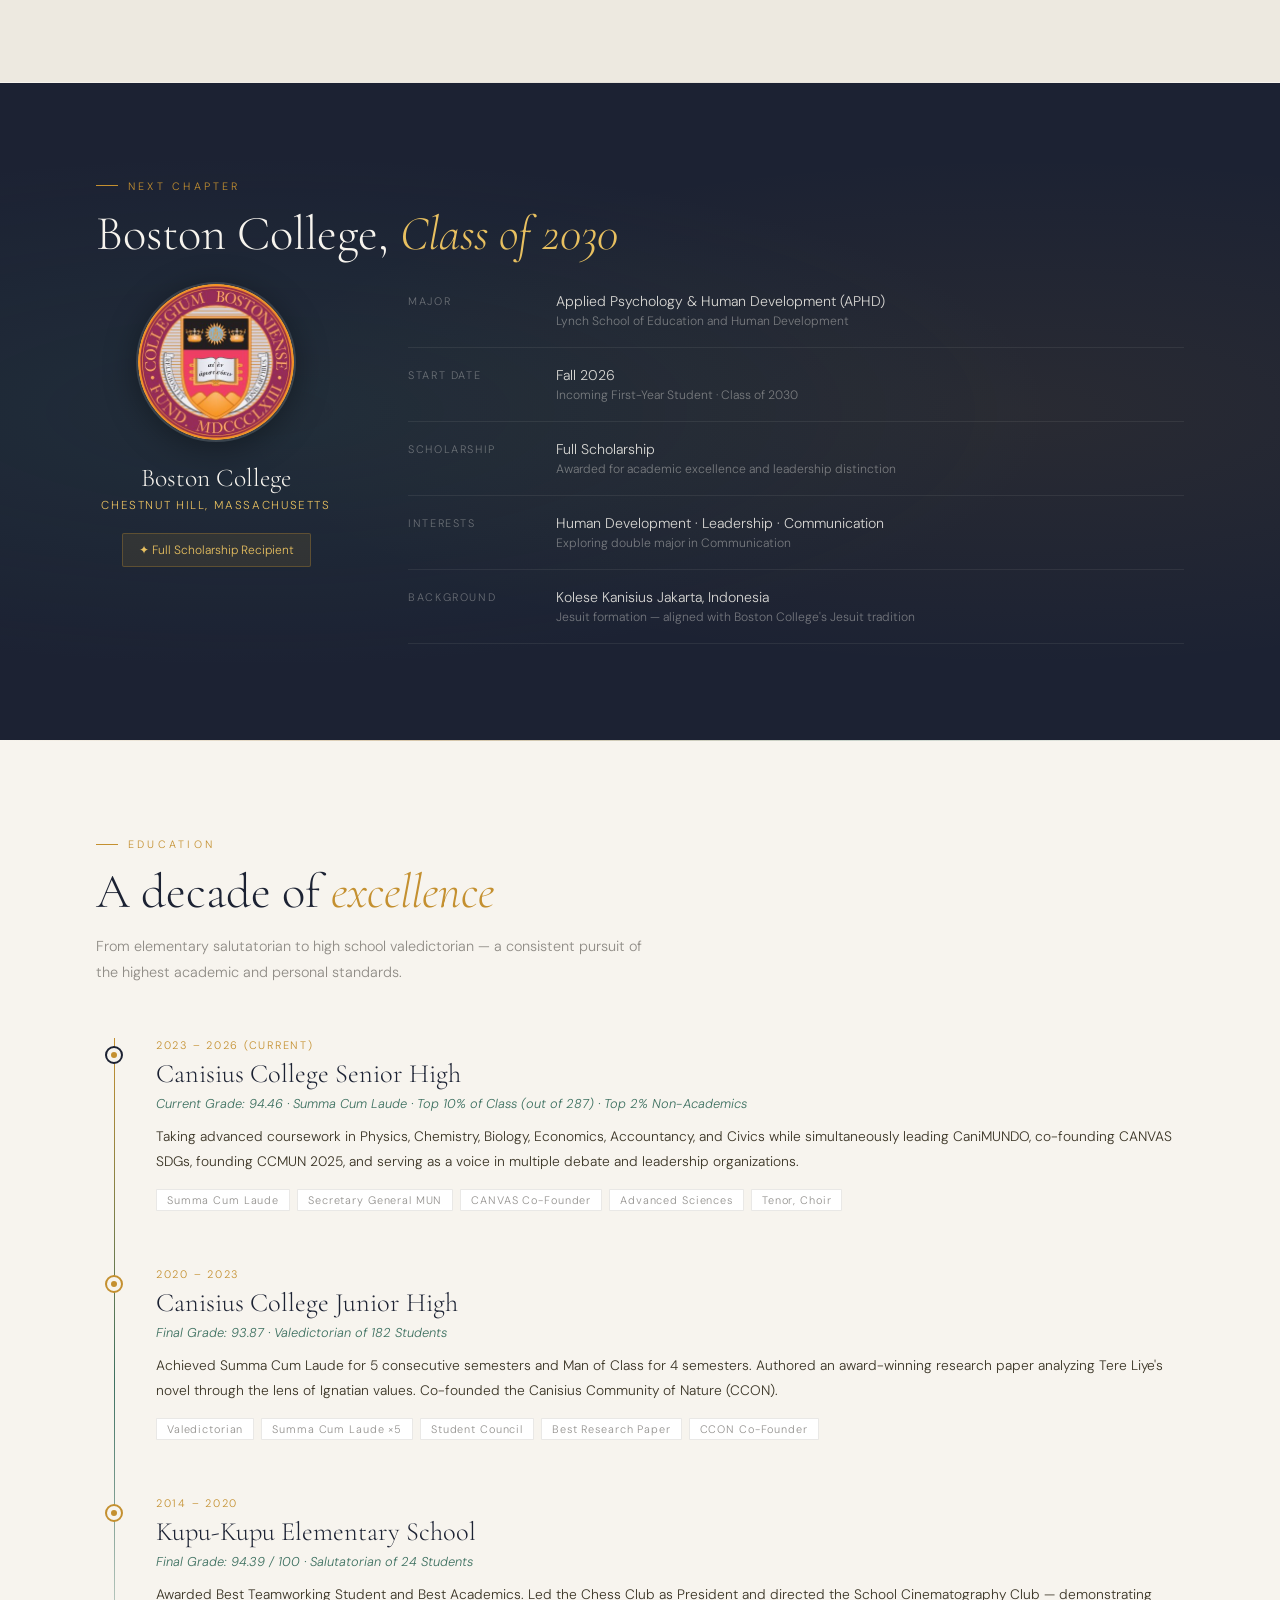
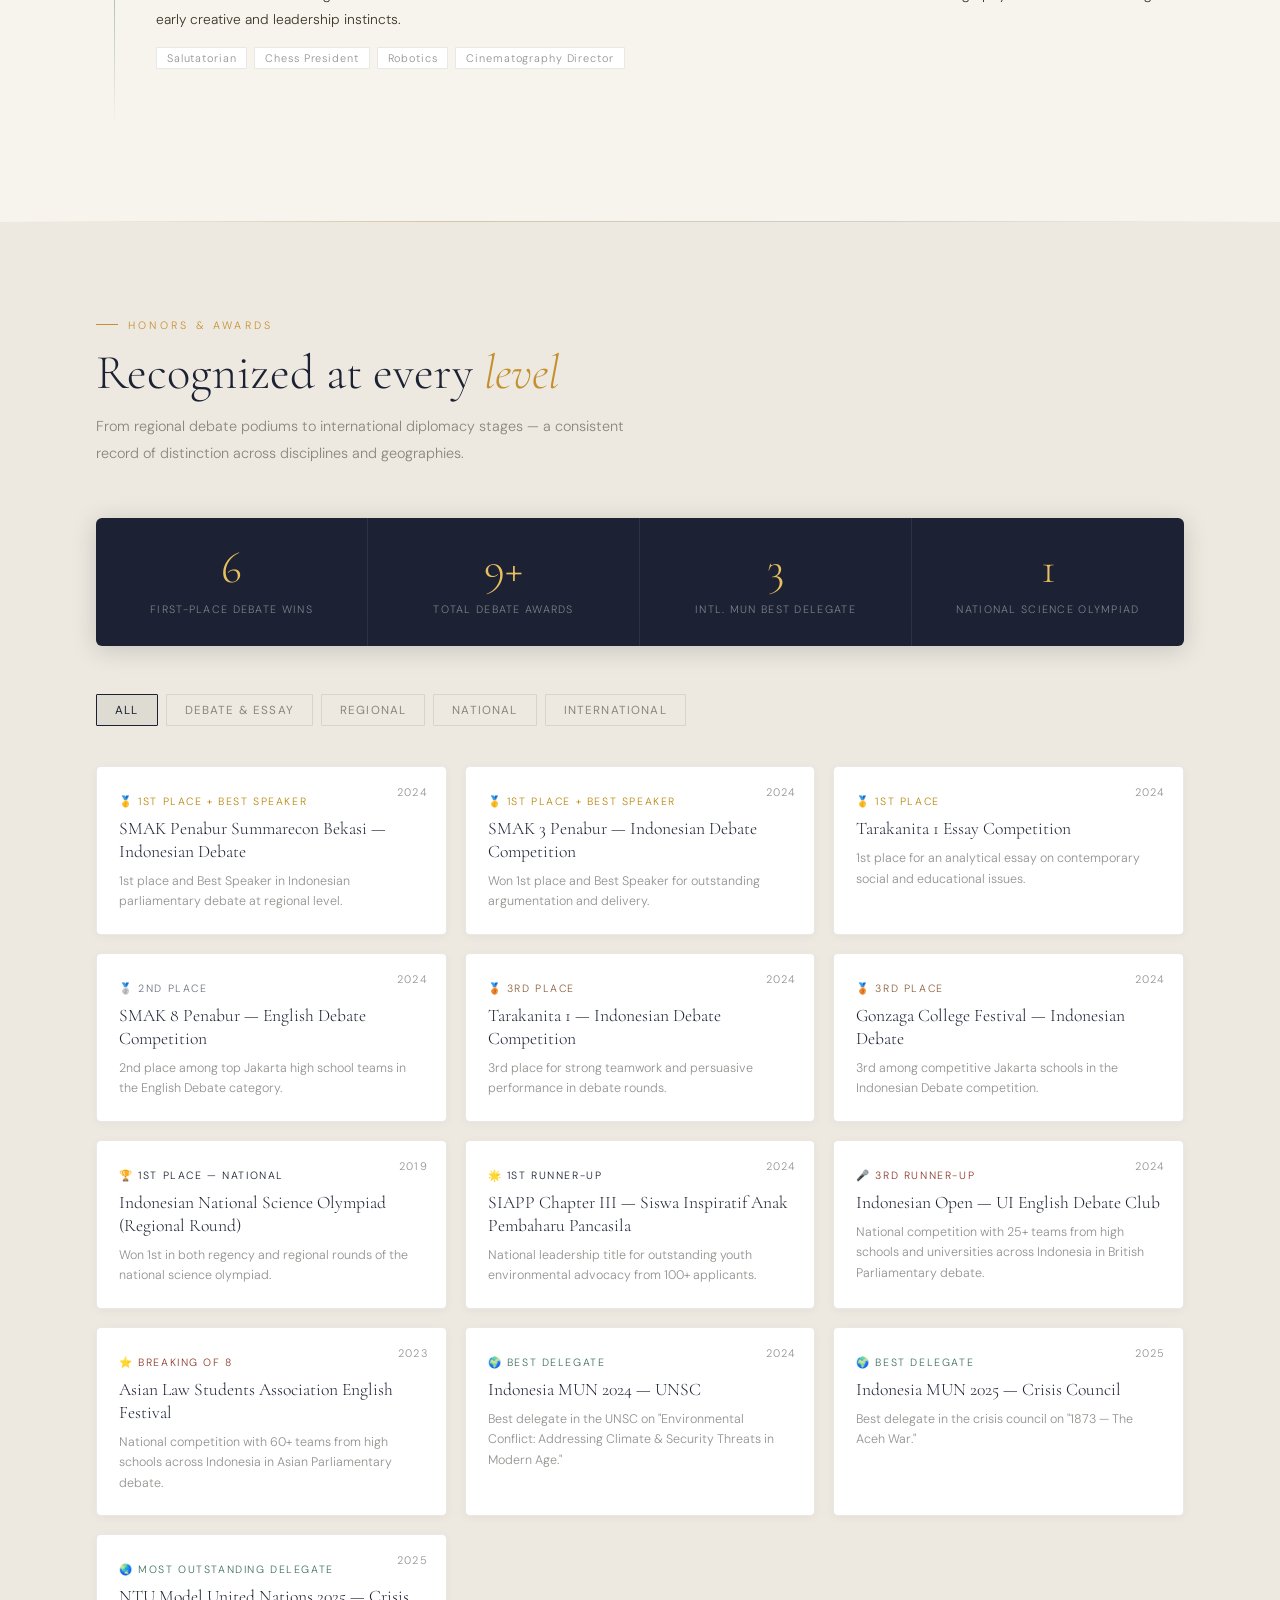
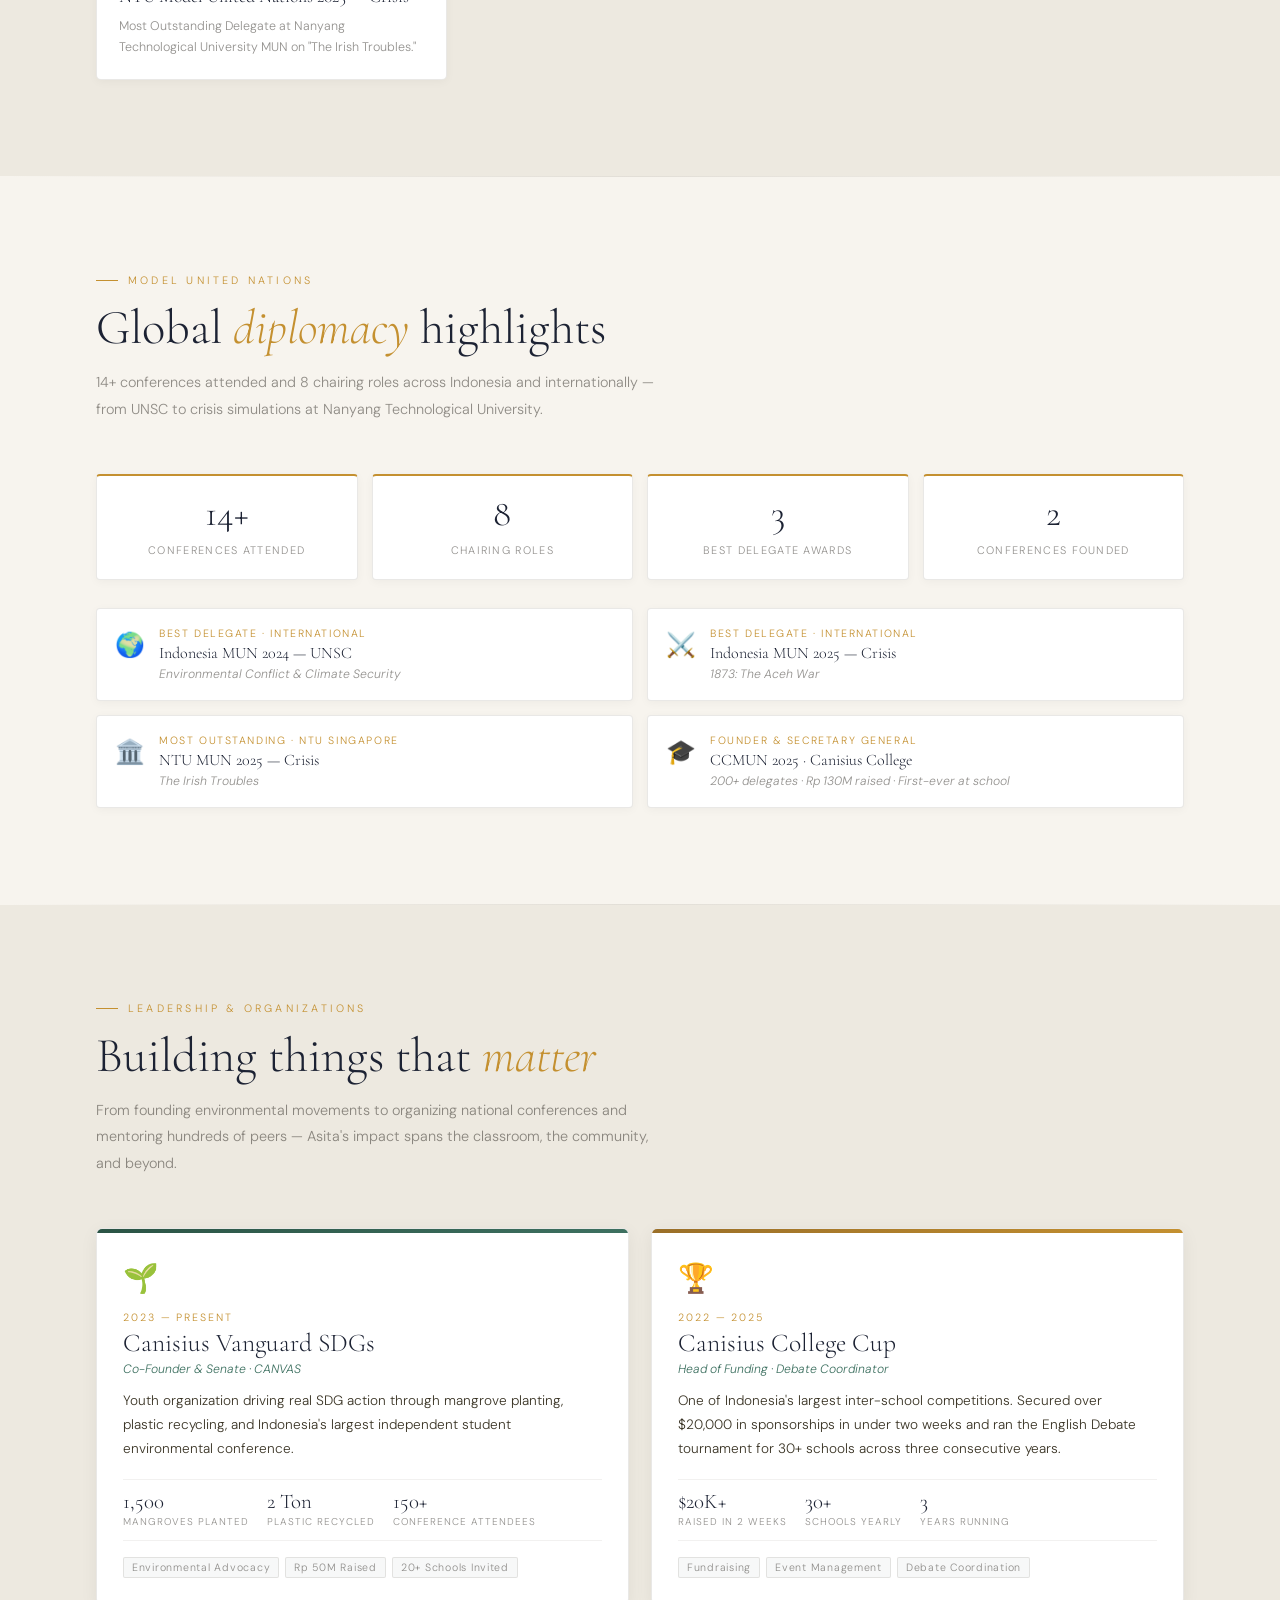
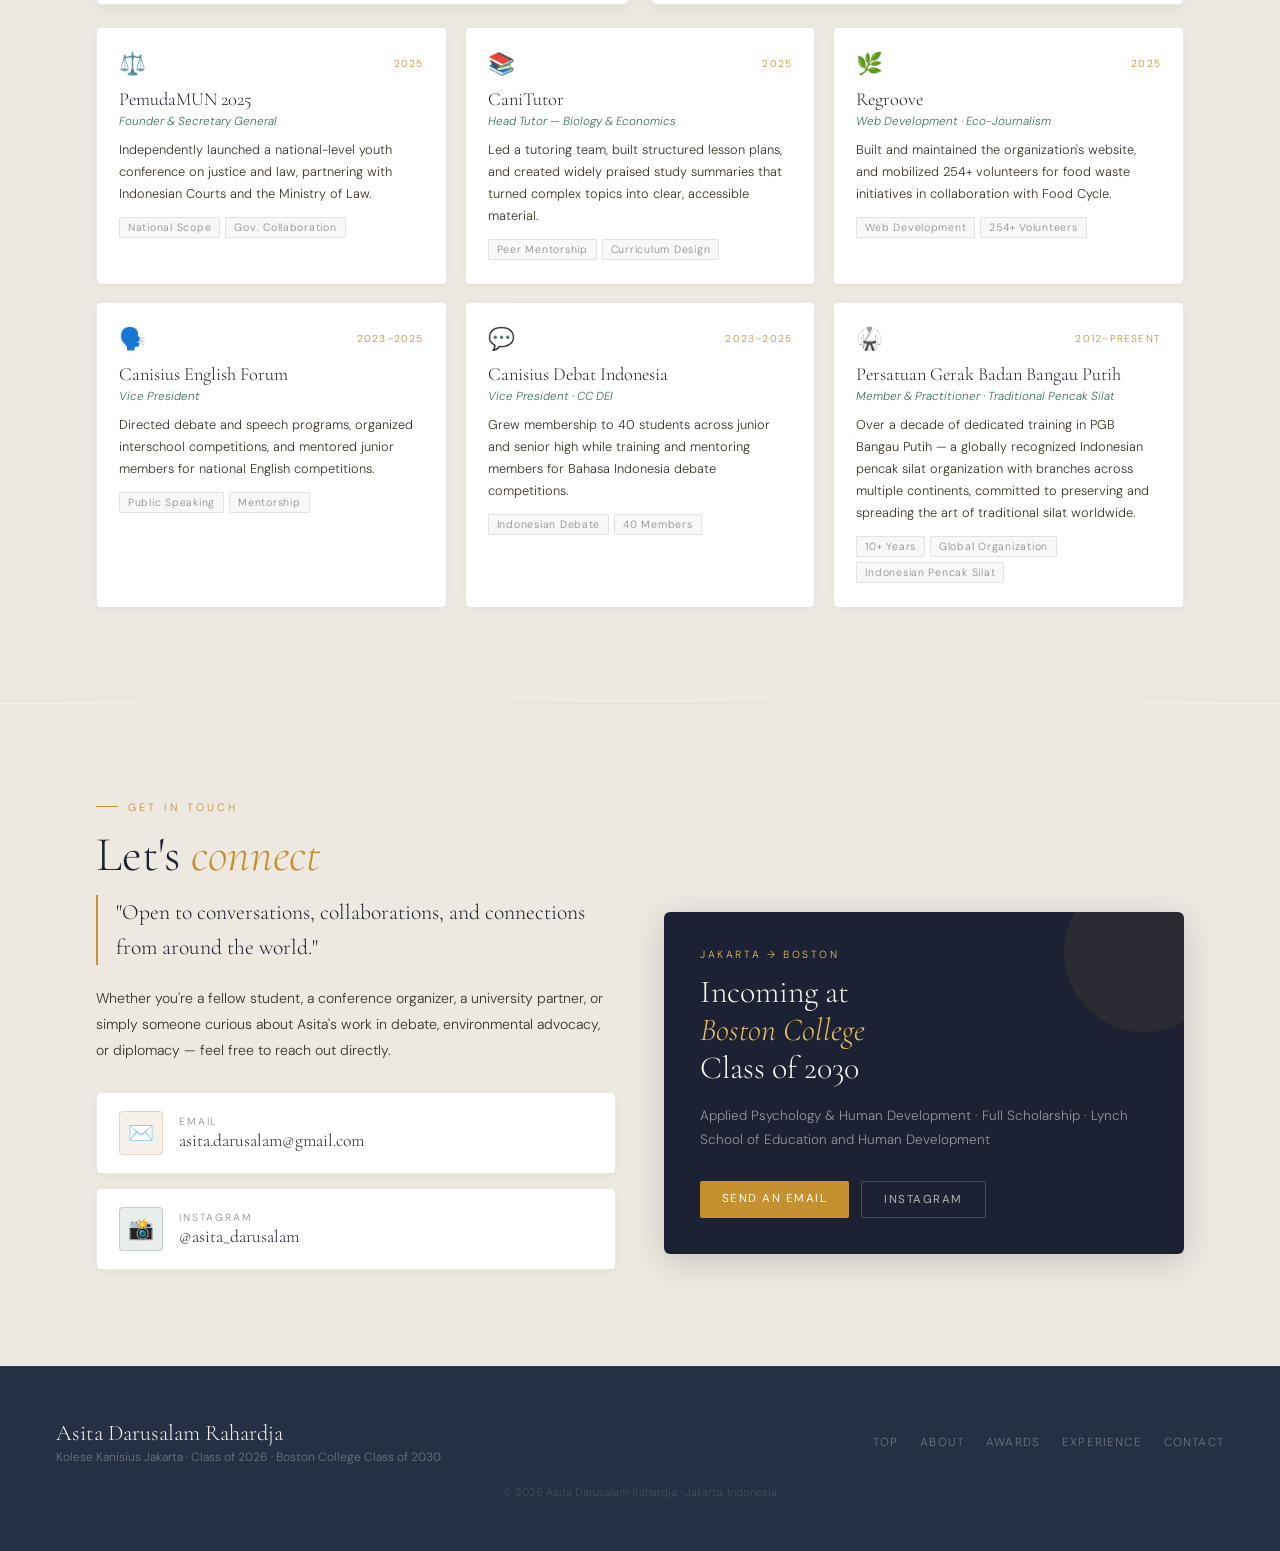
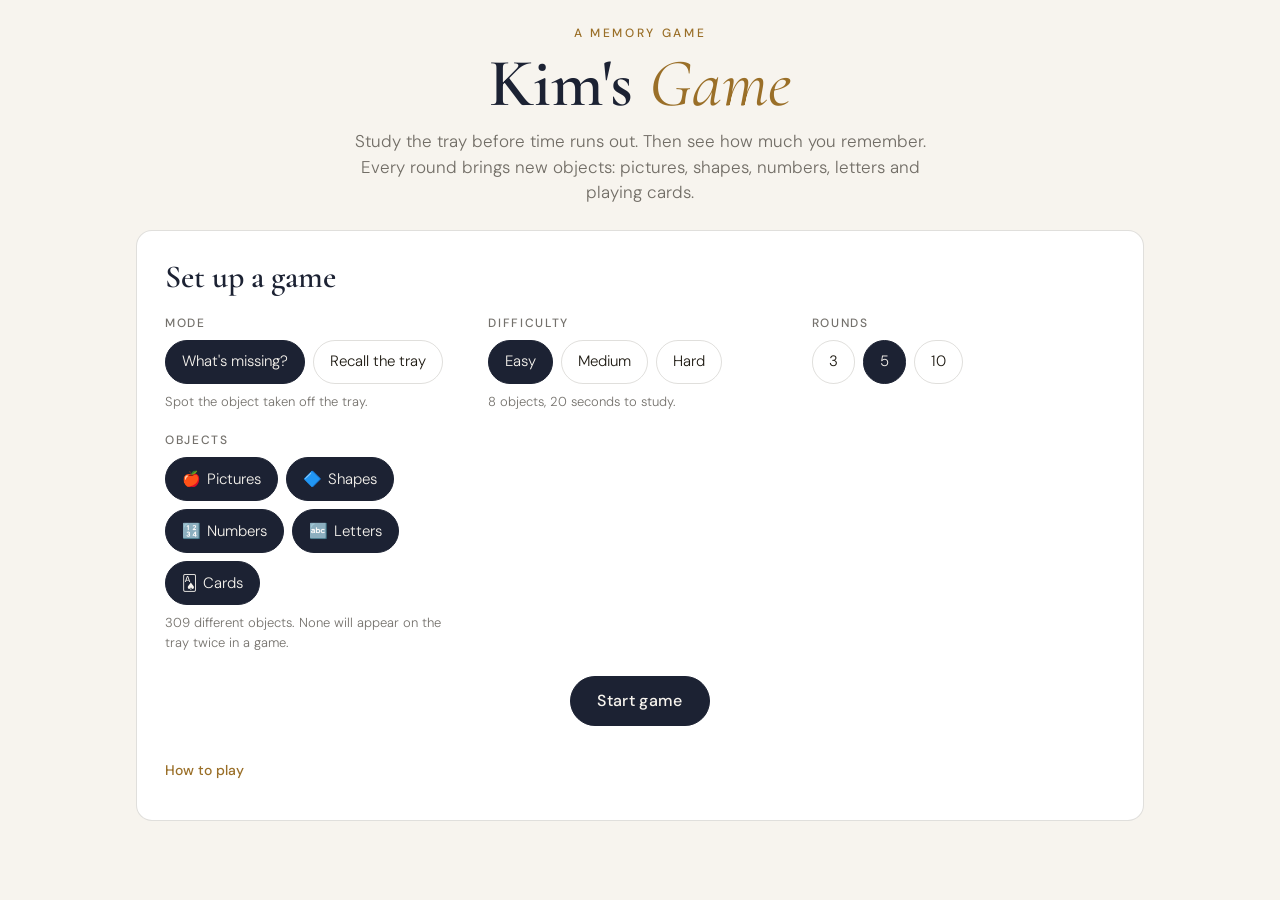
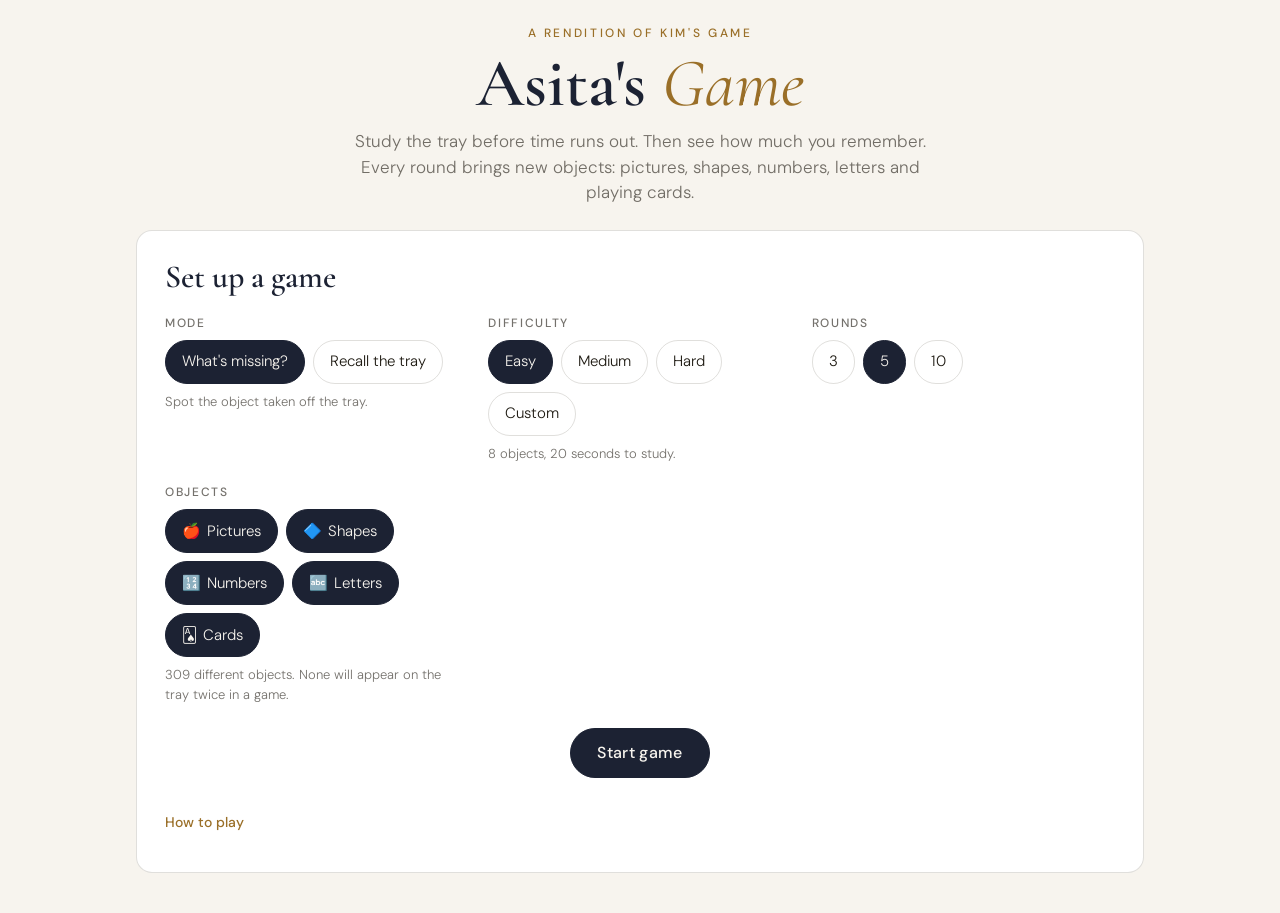
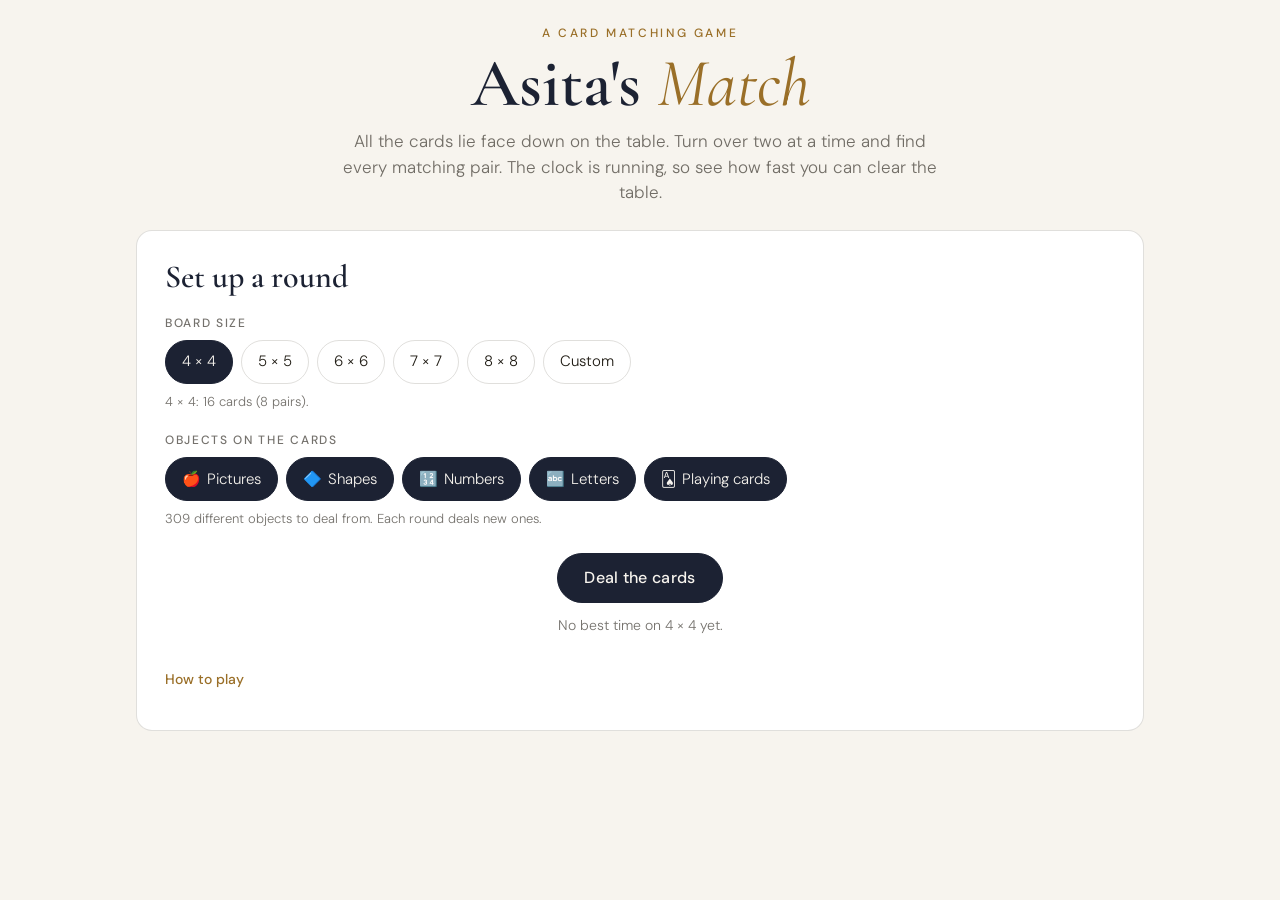
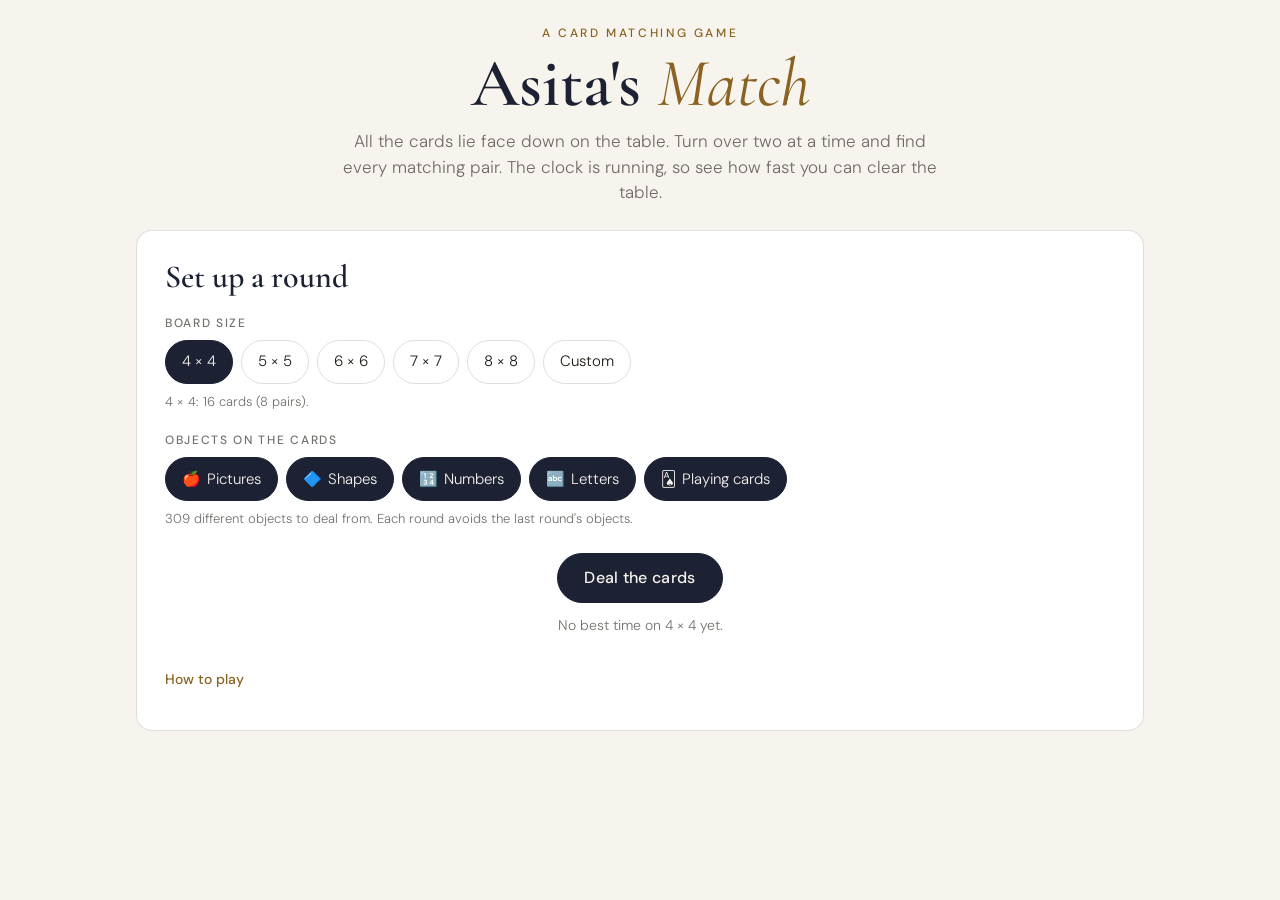
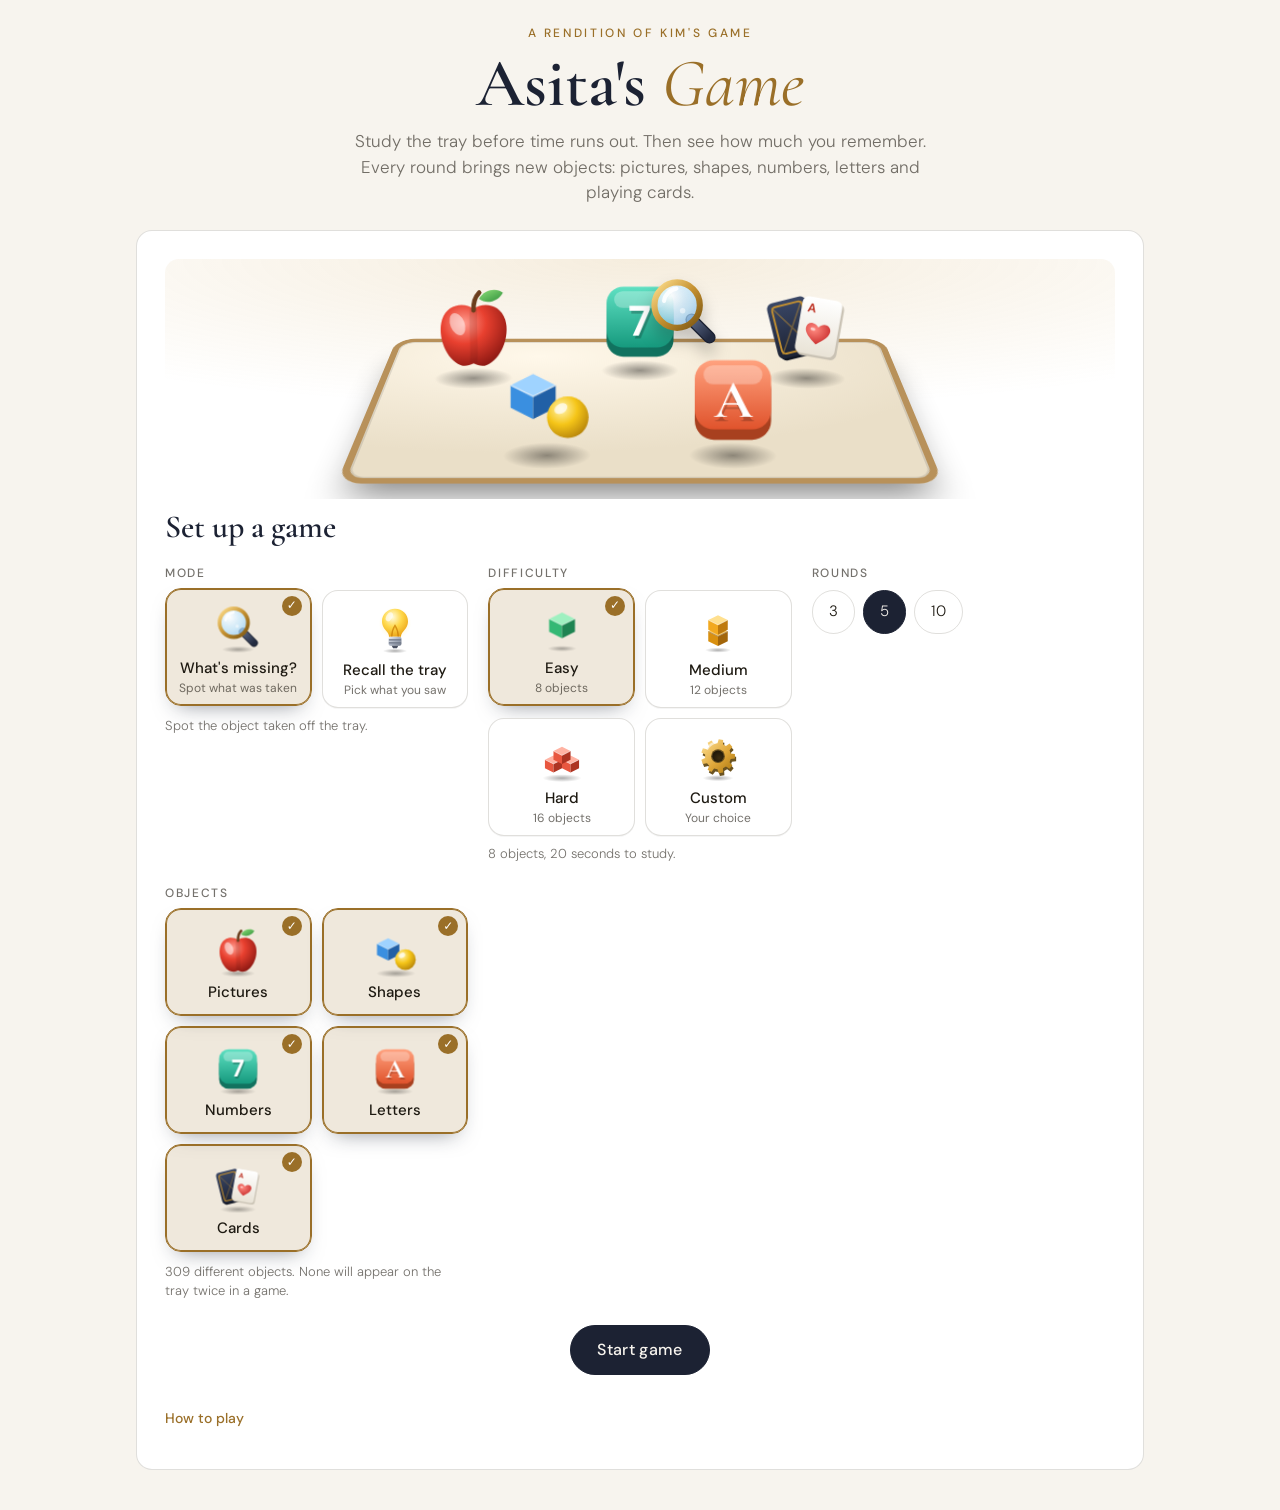
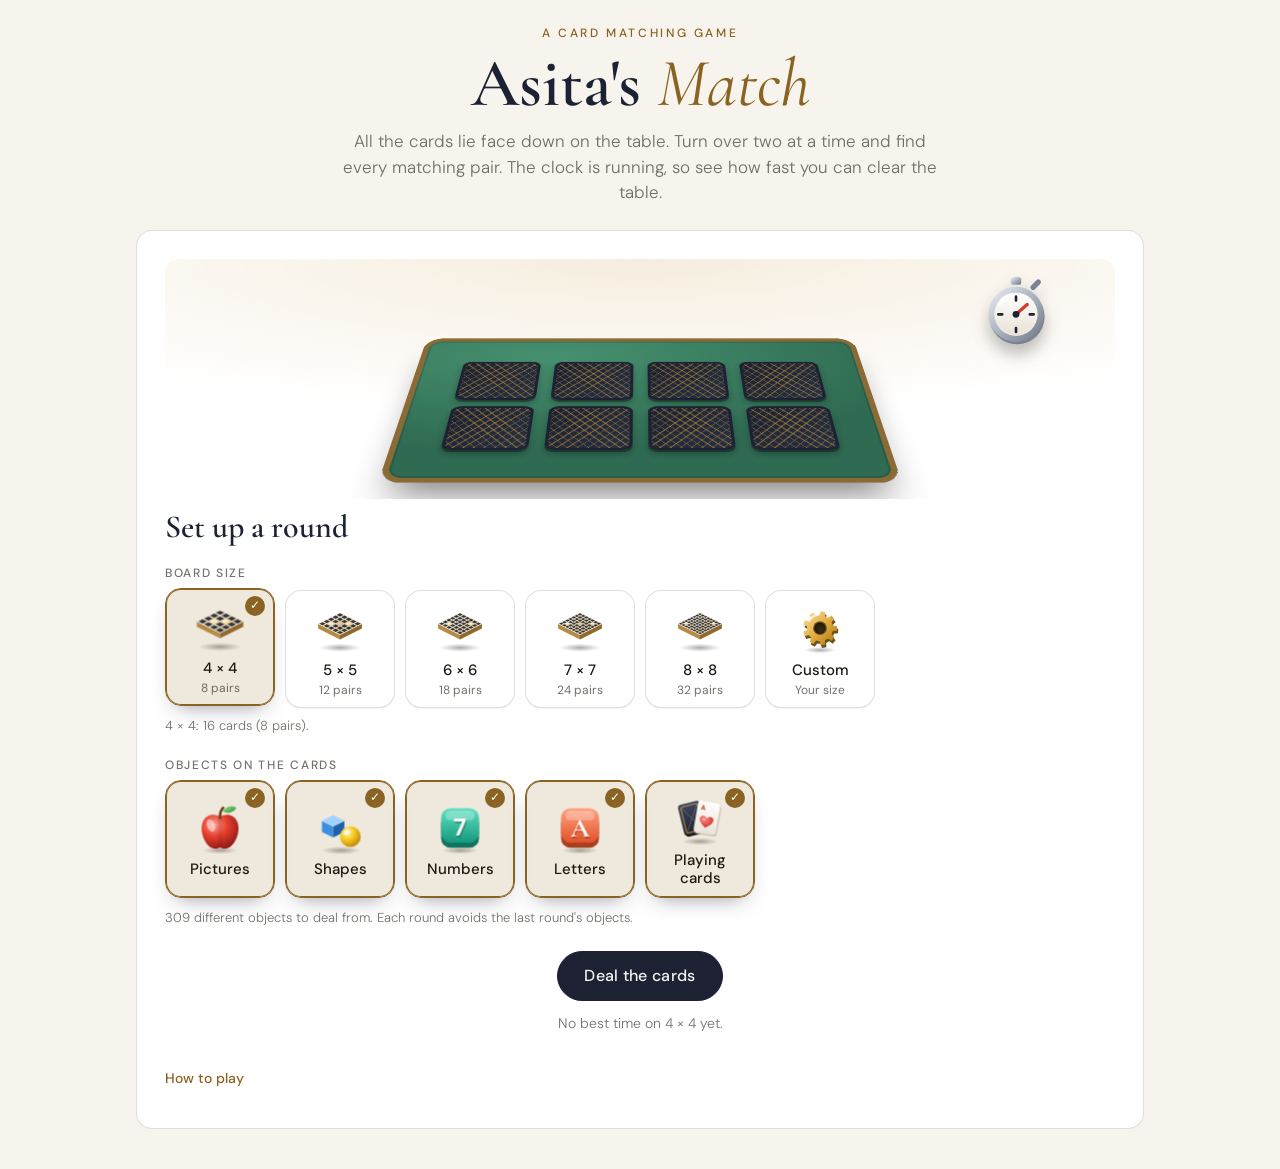
